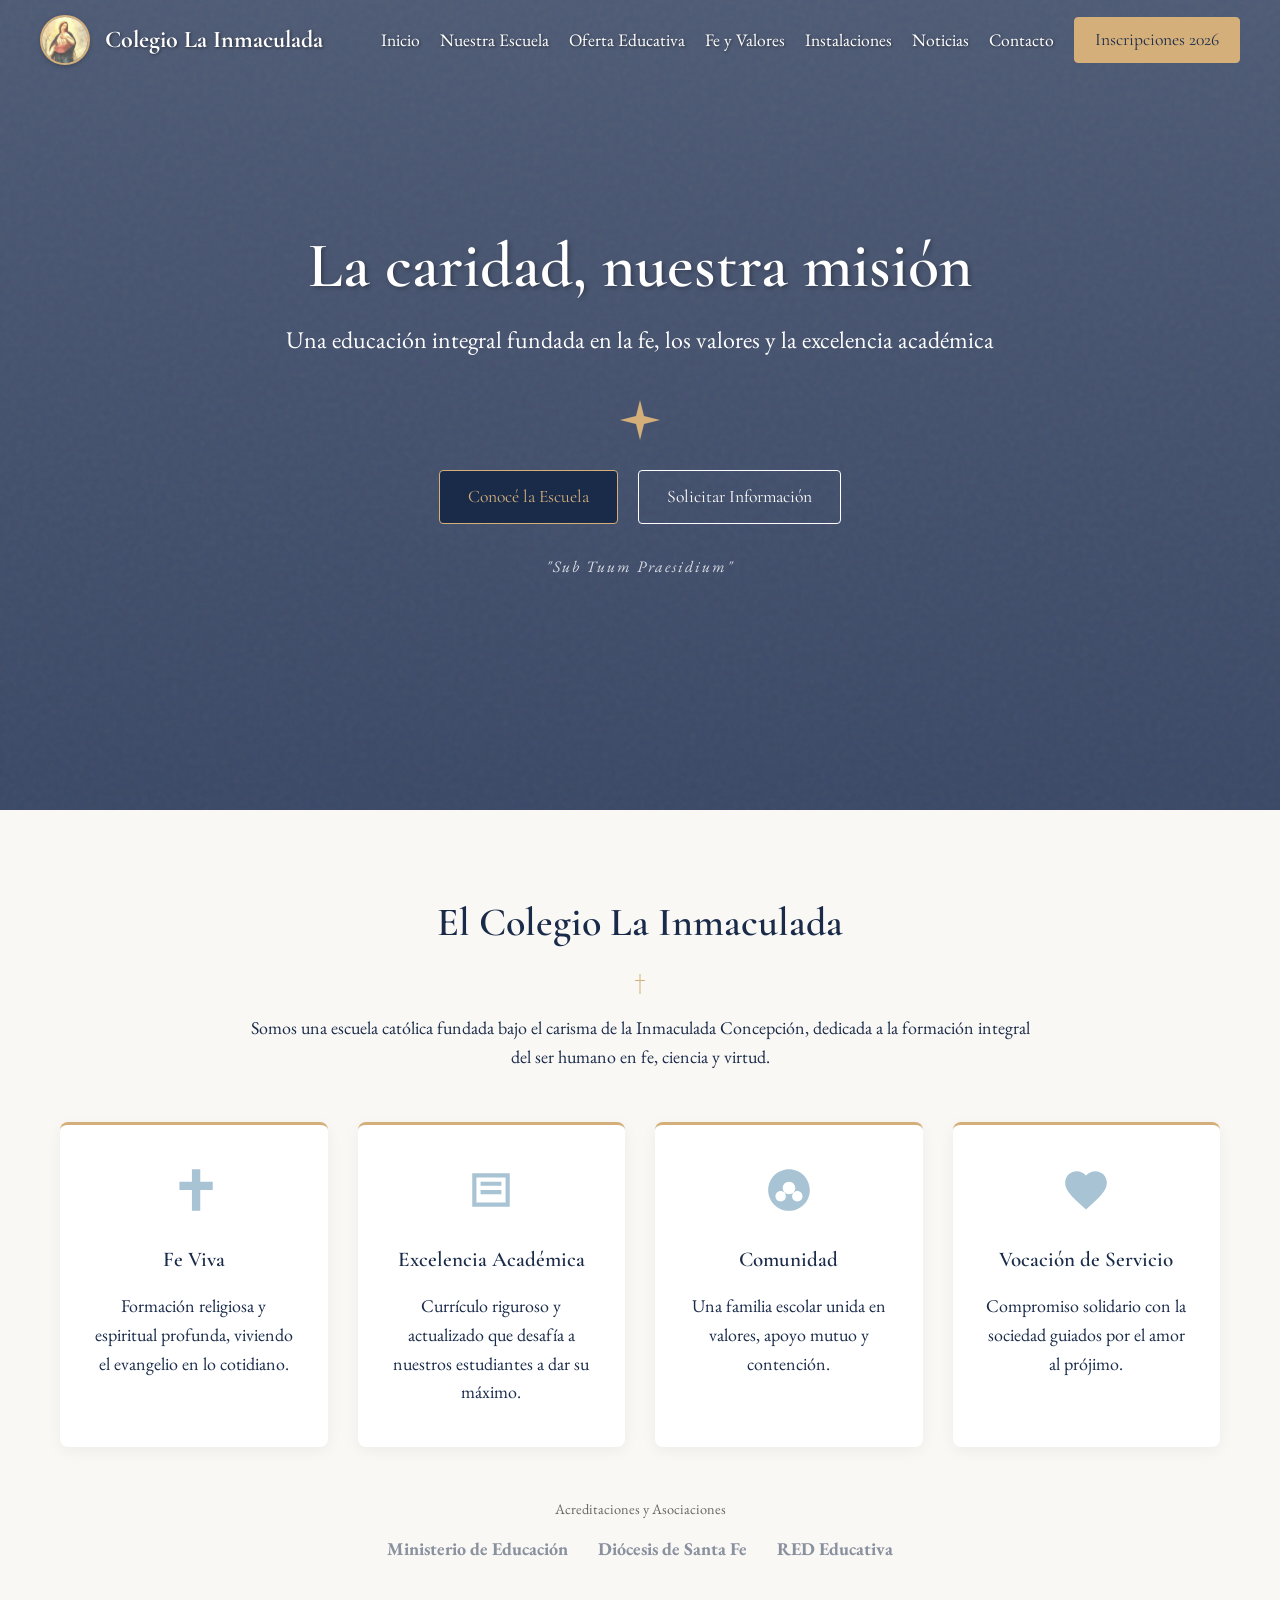
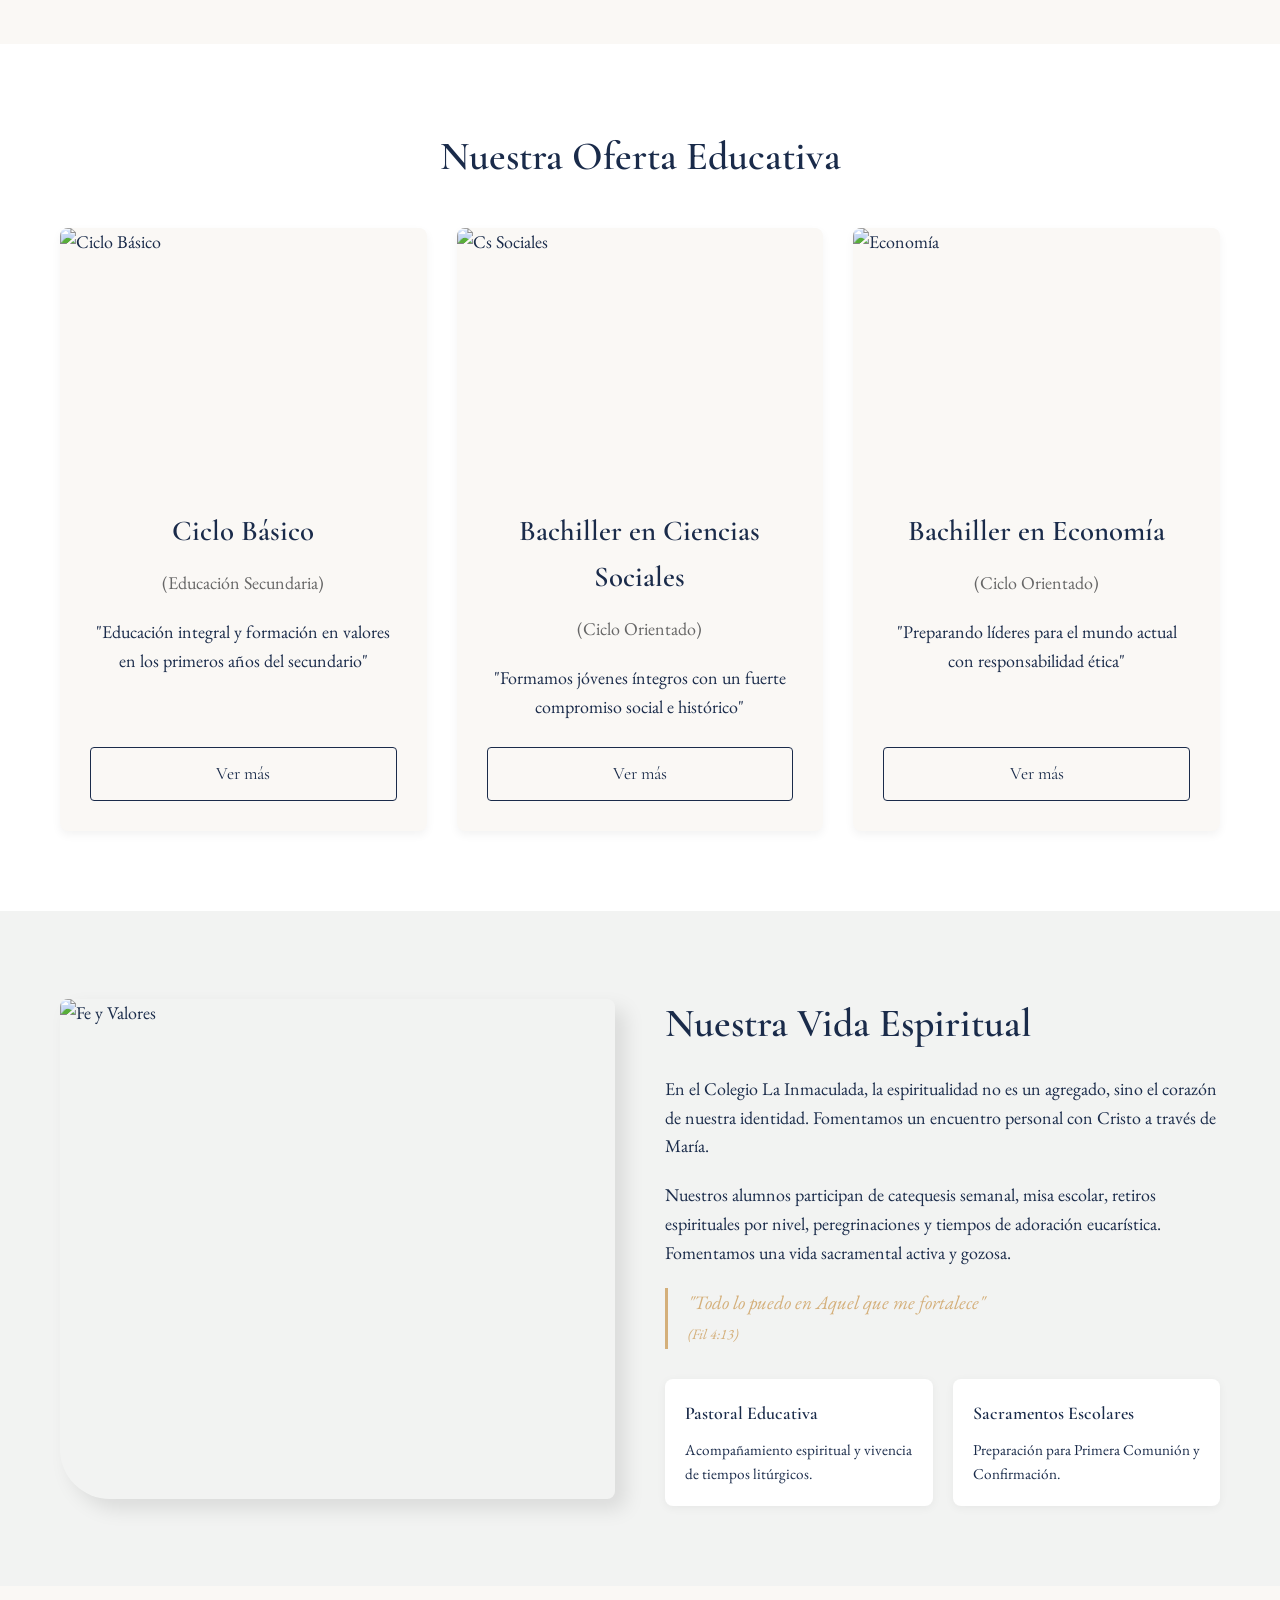
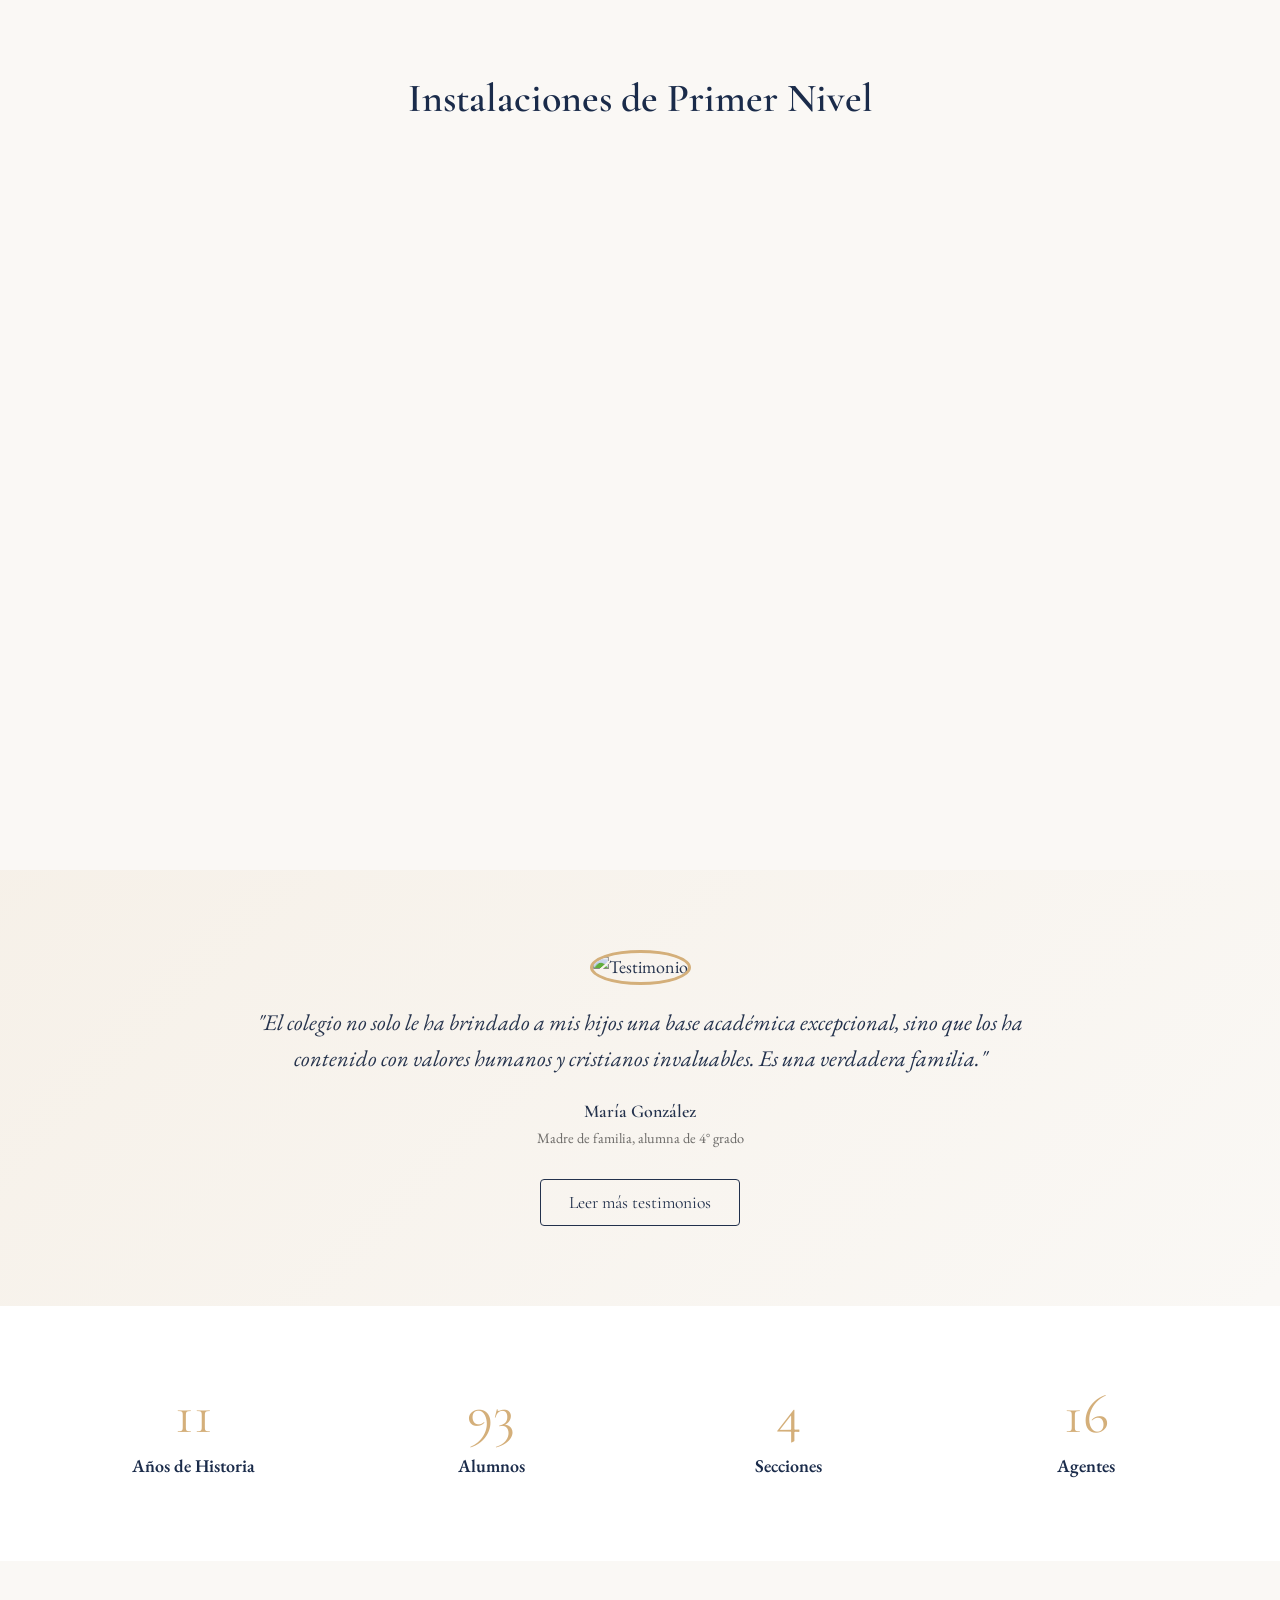
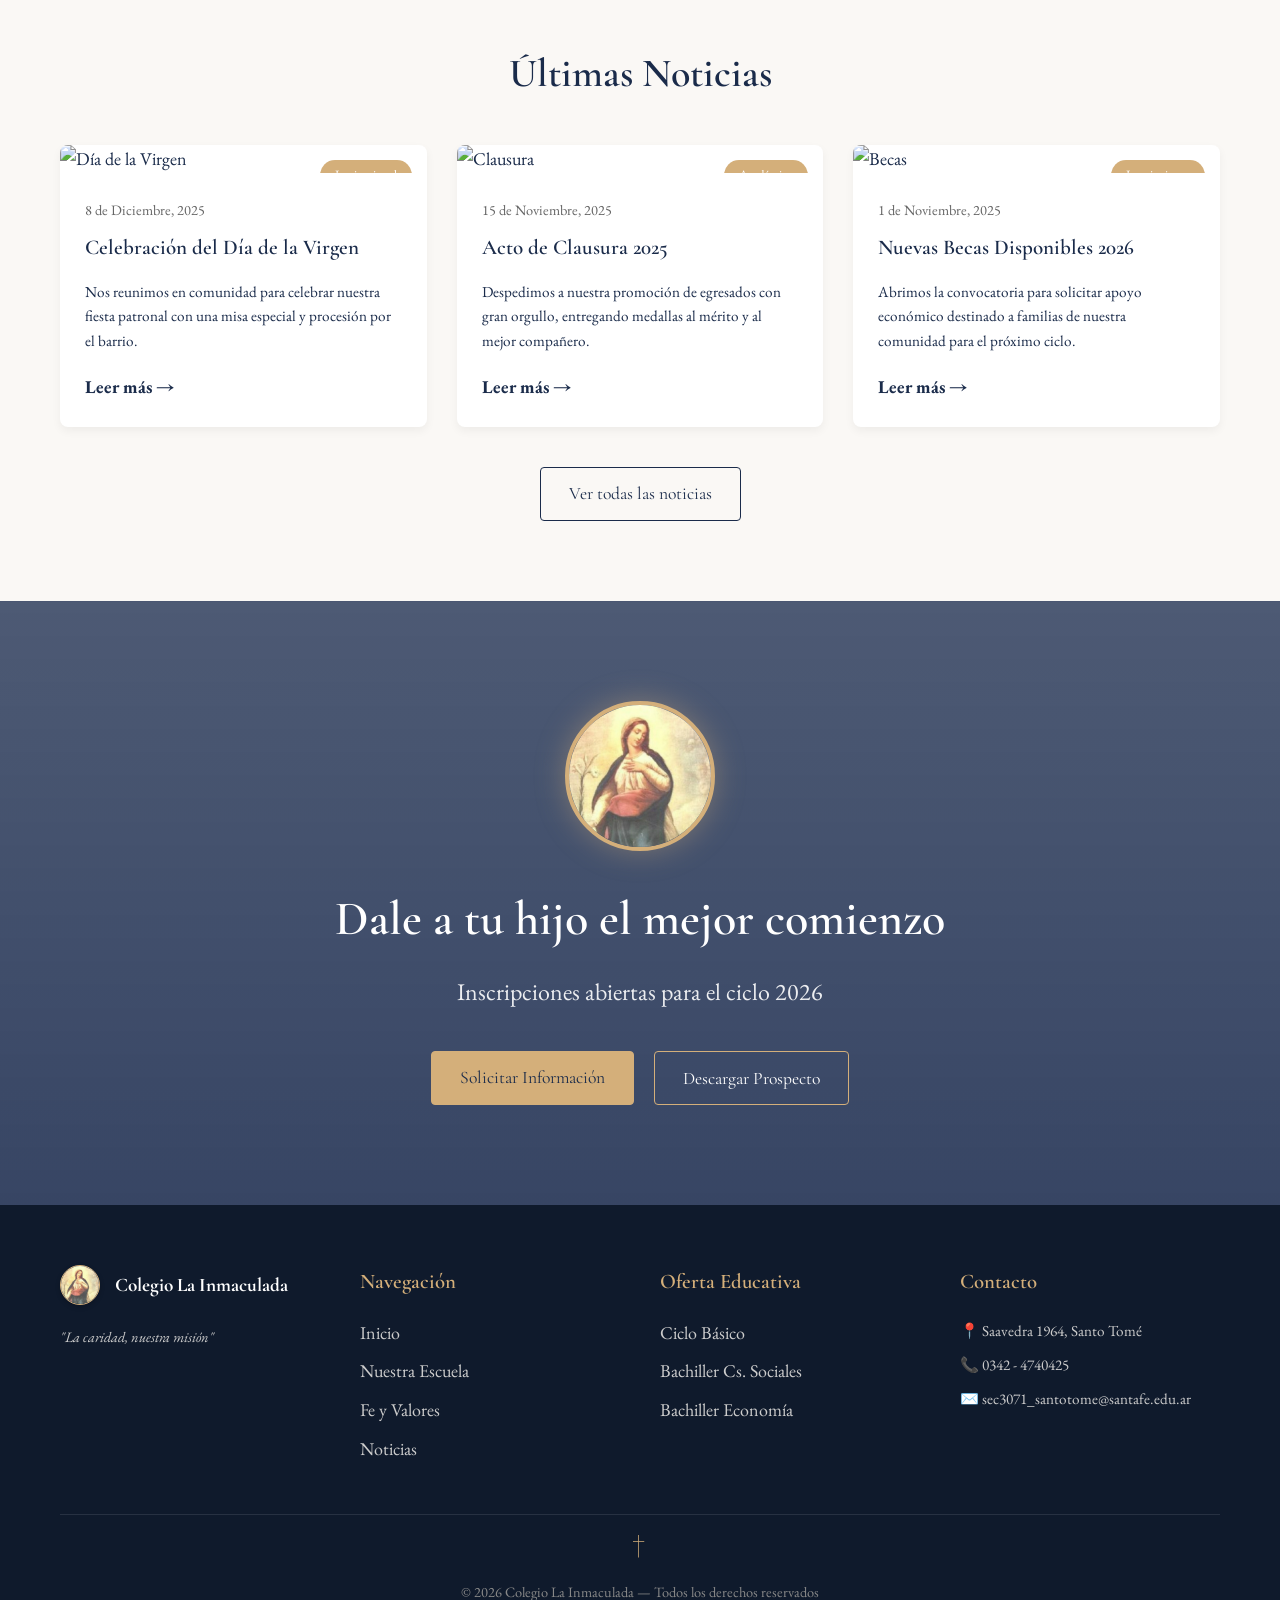
==== index.html @ 8c91fada "Update image source in fe-valores section" ====
<!DOCTYPE html>
<html lang="es">

<head>
    <meta charset="UTF-8">
    <meta name="viewport" content="width=device-width, initial-scale=1.0">
    <title>Colegio La Inmaculada - Inicio</title>
    <meta name="description"
        content="Colegio La Inmaculada - La caridad, nuestra misión. Una educación integral fundada en la fe, los valores y la excelencia académica.">
    <link
        href="https://fonts.googleapis.com/css2?family=Cormorant+Garamond:wght@400;600;700&family=EB+Garamond:ital,wght@0,400;0,600;1,400&display=swap"
        rel="stylesheet">
    <link rel="stylesheet" href="styles.css">
</head>

<body>
    <!-- 1. Barra de Navegación -->
    <nav class="navbar" id="navbar">
        <div class="navbar-container">
            <a href="index.html" class="logo-container">
                <img src="logo.jpg" alt="Logo Inmaculada" class="logo-img">
                <span class="logo-text">Colegio La Inmaculada</span>
            </a>
            <button class="mobile-menu-btn" id="mobile-menu-btn">☰</button>
            <div class="nav-links" id="nav-links">
                <a href="index.html">Inicio</a>
                <a href="nuestra-escuela.html">Nuestra Escuela</a>
                <a href="oferta-educativa.html">Oferta Educativa</a>
                <a href="fe-y-valores.html">Fe y Valores</a>
                <a href="instalaciones.html">Instalaciones</a>
                <a href="noticias.html">Noticias</a>
                <a href="contacto.html">Contacto</a>
                <a href="contacto.html" class="btn btn-primary" style="padding: 8px 20px;">Inscripciones 2026</a>
            </div>
        </div>
    </nav>

    <!-- 2. Hero / Portada -->
    <section class="hero" id="inicio"
        style="background-image: linear-gradient(rgba(34, 50, 84, 0.8), rgba(34, 50, 84, 0.9)), url('https://images.unsplash.com/photo-1640972930340-a685d43562a0?q=80&w=1169&auto=format&fit=crop&ixlib=rb-4.1.0&ixid=M3wxMjA3fDB8MHxwaG90by1wYWdlfHx8fGVufDB8fHx8fA%3D%3D'); background-size: cover; background-position: center;">
        <div class="hero-content fade-in">
            <h1>La caridad, nuestra misión</h1>
            <p>Una educación integral fundada en la fe, los valores y la excelencia académica</p>

            <svg class="ornament-separator" viewBox="0 0 100 100"
                style="width: 40px; height: 40px; fill: var(--color-accent); margin-bottom: 30px;">
                <path d="M50 0 L60 40 L100 50 L60 60 L50 100 L40 60 L0 50 L40 40 Z" />
            </svg>

            <div class="hero-actions">
                <a href="nuestra-escuela.html" class="btn btn-primary">Conocé la Escuela</a>
                <a href="contacto.html" class="btn btn-secondary">Solicitar Información</a>
            </div>
            <div class="motto">"Sub Tuum Praesidium"</div>
        </div>
    </section>

    <!-- 3. Quiénes Somos -->
    <section class="section-padding bg-crema" id="quienes-somos">
        <div class="container">
            <h2 class="text-center" style="font-size: 2.5rem; margin-bottom: 20px;">El Colegio La Inmaculada</h2>

            <svg class="ornament-separator" viewBox="0 0 20 40">
                <rect x="9" y="0" width="2" height="40" fill="var(--color-accent)" />
                <rect x="0" y="12" width="20" height="2" fill="var(--color-accent)" />
            </svg>

            <p class="text-center" style="max-width: 800px; margin: 0 auto 50px;">
                Somos una escuela católica fundada bajo el carisma de la Inmaculada Concepción, dedicada a la formación
                integral del ser humano en fe, ciencia y virtud.
            </p>

            <div class="features-grid">
                <div class="feature-card fade-in">
                    <svg class="feature-icon" viewBox="0 0 24 24">
                        <path d="M11 2v6H5v4h6v10h4V12h6V8h-6V2h-4z" />
                    </svg>
                    <h3 style="margin-bottom: 15px;">Fe Viva</h3>
                    <p>Formación religiosa y espiritual profunda, viviendo el evangelio en lo cotidiano.</p>
                </div>
                <div class="feature-card fade-in" style="transition-delay: 0.1s;">
                    <svg class="feature-icon" viewBox="0 0 24 24">
                        <path d="M21 4H3v16h18V4zm-2 14H5V6h14v12zM7 8h10v2H7zM7 12h10v2H7z" />
                    </svg>
                    <h3 style="margin-bottom: 15px;">Excelencia Académica</h3>
                    <p>Currículo riguroso y actualizado que desafía a nuestros estudiantes a dar su máximo.</p>
                </div>
                <div class="feature-card fade-in" style="transition-delay: 0.2s;">
                    <svg class="feature-icon" viewBox="0 0 24 24">
                        <path
                            d="M12 2C6.48 2 2 6.48 2 12s4.48 10 10 10 10-4.48 10-10S17.52 2 12 2zM8 17.5c-1.38 0-2.5-1.12-2.5-2.5s1.12-2.5 2.5-2.5 2.5 1.12 2.5 2.5-1.12 2.5-2.5 2.5zm8 0c-1.38 0-2.5-1.12-2.5-2.5s1.12-2.5 2.5-2.5 2.5 1.12 2.5 2.5-1.12 2.5-2.5 2.5zm-4-3.5c-1.66 0-3-1.34-3-3s1.34-3 3-3 3 1.34 3 3-1.34 3-3 3z" />
                    </svg>
                    <h3 style="margin-bottom: 15px;">Comunidad</h3>
                    <p>Una familia escolar unida en valores, apoyo mutuo y contención.</p>
                </div>
                <div class="feature-card fade-in" style="transition-delay: 0.3s;">
                    <svg class="feature-icon" viewBox="0 0 24 24">
                        <path
                            d="M12 21.35l-1.45-1.32C5.4 15.36 2 12.28 2 8.5 2 5.42 4.42 3 7.5 3c1.74 0 3.41.81 4.5 2.09C13.09 3.81 14.76 3 16.5 3 19.58 3 22 5.42 22 8.5c0 3.78-3.4 6.86-8.55 11.54L12 21.35z" />
                    </svg>
                    <h3 style="margin-bottom: 15px;">Vocación de Servicio</h3>
                    <p>Compromiso solidario con la sociedad guiados por el amor al prójimo.</p>
                </div>
            </div>

            <div class="text-center" style="margin-top: 50px;">
                <p style="font-size: 0.9rem; color: #666;">Acreditaciones y Asociaciones</p>
                <div style="display: flex; justify-content: center; gap: 30px; margin-top: 15px; opacity: 0.5;">
                    <span style="font-weight: bold;">Ministerio de Educación</span>
                    <span style="font-weight: bold;">Diócesis de Santa Fe</span>
                    <span style="font-weight: bold;">RED Educativa</span>
                </div>
            </div>
        </div>
    </section>

    <!-- 4. Oferta Educativa -->
    <section class="section-padding bg-blanco" id="niveles">
        <div class="container">
            <h2 class="text-center fade-in" style="font-size: 2.5rem; margin-bottom: 20px;">Nuestra Oferta Educativa
            </h2>
            <div class="levels-grid">
                <div class="level-card fade-in">
                    <img src="https://images.unsplash.com/photo-1427504494785-3a9ca7044f45?q=80&w=800&auto=format&fit=crop" alt="Ciclo Básico" class="level-img">
                    <div class="level-content">
                        <h3 style="font-size: 1.8rem; margin-bottom: 15px;">Ciclo Básico</h3>
                        <p style="color: #666; margin-bottom: 20px;">(Educación Secundaria)</p>
                        <p style="margin-bottom: 25px;">"Educación integral y formación en valores en los primeros años
                            del secundario"</p>
                        <a href="oferta-educativa.html" class="btn btn-secondary">Ver más</a>
                    </div>
                </div>
                <div class="level-card fade-in" style="transition-delay: 0.1s;">
                    <img src="https://images.unsplash.com/photo-1524995997946-a1c2e315a42f?q=80&w=800&auto=format&fit=crop" alt="Cs Sociales" class="level-img">
                    <div class="level-content">
                        <h3 style="font-size: 1.8rem; margin-bottom: 15px;">Bachiller en Ciencias Sociales</h3>
                        <p style="color: #666; margin-bottom: 20px;">(Ciclo Orientado)</p>
                        <p style="margin-bottom: 25px;">"Formamos jóvenes íntegros con un fuerte compromiso social e
                            histórico"</p>
                        <a href="oferta-educativa.html" class="btn btn-secondary">Ver más</a>
                    </div>
                </div>
                <div class="level-card fade-in" style="transition-delay: 0.2s;">
                    <img src="https://images.unsplash.com/photo-1434030216411-0b793f4b4173?q=80&w=800&auto=format&fit=crop" alt="Economía" class="level-img">
                    <div class="level-content">
                        <h3 style="font-size: 1.8rem; margin-bottom: 15px;">Bachiller en Economía</h3>
                        <p style="color: #666; margin-bottom: 20px;">(Ciclo Orientado)</p>
                        <p style="margin-bottom: 25px;">"Preparando líderes para el mundo actual con responsabilidad
                            ética"</p>
                        <a href="oferta-educativa.html" class="btn btn-secondary">Ver más</a>
                    </div>
                </div>
            </div>
        </div>
    </section>

    <!-- 5. Fe y Valores -->
    <section class="section-padding bg-azul-claro" id="fe-valores">
        <div class="container faith-section fade-in">
            <img src="https://plus.unsplash.com/premium_photo-1678230042085-826c5e8e140a?q=80&w=687&auto=format&fit=crop&ixlib=rb-4.1.0&ixid=M3wxMjA3fDB8MHxwaG90by1wYWdlfHx8fGVufDB8fHx8fA%3D%3D" alt="Fe y Valores" class="faith-img">
            <div class="faith-content">
                <h2 style="font-size: 2.5rem; margin-bottom: 20px;">Nuestra Vida Espiritual</h2>
                <p style="margin-bottom: 20px;">
                    En el Colegio La Inmaculada, la espiritualidad no es un agregado, sino el corazón de nuestra
                    identidad. Fomentamos un encuentro personal con Cristo a través de María.
                </p>
                <p>
                    Nuestros alumnos participan de catequesis semanal, misa escolar, retiros espirituales por nivel,
                    peregrinaciones y tiempos de adoración eucarística. Fomentamos una vida sacramental activa y gozosa.
                </p>

                <div class="bible-quote">
                    "Todo lo puedo en Aquel que me fortalece" <br><span style="font-size: 0.9rem;">(Fil 4:13)</span>
                </div>

                <div class="sub-cards">
                    <div class="sub-card">
                        <h4 style="color: var(--color-text-main); margin-bottom: 10px;">Pastoral Educativa</h4>
                        <p style="font-size: 0.95rem;">Acompañamiento espiritual y vivencia de tiempos litúrgicos.</p>
                    </div>
                    <div class="sub-card">
                        <h4 style="color: var(--color-text-main); margin-bottom: 10px;">Sacramentos Escolares</h4>
                        <p style="font-size: 0.95rem;">Preparación para Primera Comunión y Confirmación.</p>
                    </div>
                </div>
            </div>
        </div>
    </section>

    <!-- 6. Instalaciones -->
    <section class="section-padding bg-crema" id="instalaciones">
        <div class="container">
            <h2 class="text-center fade-in" style="font-size: 2.5rem; margin-bottom: 40px;">Instalaciones de Primer
                Nivel</h2>
            <div class="gallery-grid">
                <div class="gallery-item fade-in"
                    style="background-image: url('https://images.unsplash.com/photo-1759940001247-60995ccd9f72?q=80&w=800&auto=format&fit=crop'); background-size: cover; background-position: center;">
                    <div class="gallery-overlay">
                        <h4>Capilla / Oratorio</h4>
                    </div>
                </div>
                <div class="gallery-item fade-in"
                    style="transition-delay: 0.1s; background-image: url('https://images.unsplash.com/photo-1580582932707-520aed937b7b?q=80&w=800&auto=format&fit=crop'); background-size: cover; background-position: center;">
                    <div class="gallery-overlay">
                        <h4>Aulas Modernas</h4>
                    </div>
                </div>
                <div class="gallery-item fade-in"
                    style="transition-delay: 0.2s; background-image: url('https://images.unsplash.com/photo-1507842217343-583bb7270b66?q=80&w=800&auto=format&fit=crop'); background-size: cover; background-position: center;">
                    <div class="gallery-overlay">
                        <h4>Biblioteca</h4>
                    </div>
                </div>
                <div class="gallery-item fade-in"
                    style="transition-delay: 0.3s; background-image: url('https://images.unsplash.com/photo-1532094349884-543bc11b234d?q=80&w=800&auto=format&fit=crop'); background-size: cover; background-position: center;">
                    <div class="gallery-overlay">
                        <h4>Laboratorio de Ciencias</h4>
                    </div>
                </div>
                <div class="gallery-item fade-in"
                    style="transition-delay: 0.4s; background-image: url('https://images.unsplash.com/photo-1509062522246-3755977927d7?q=80&w=800&auto=format&fit=crop'); background-size: cover; background-position: center;">
                    <div class="gallery-overlay">
                        <h4>Patio y Recreación</h4>
                    </div>
                </div>
                <div class="gallery-item fade-in"
                    style="transition-delay: 0.5s; background-image: url('https://images.unsplash.com/photo-1540575467063-178a50c2df87?q=80&w=800&auto=format&fit=crop'); background-size: cover; background-position: center;">
                    <div class="gallery-overlay">
                        <h4>Salón de Actos</h4>
                    </div>
                </div>
            </div>
        </div>
    </section>

    <!-- 7. Testimonio -->
    <section class="section-padding testimonial-bg fade-in" id="testimonios">
        <div class="container">
            <div class="testimonial-content">
                <img src="https://images.unsplash.com/photo-1580489944761-15a19d654956?q=80&w=200&auto=format&fit=crop" alt="Testimonio" class="testimonial-img">
                <p class="quote">
                    "El colegio no solo le ha brindado a mis hijos una base académica excepcional, sino que los ha
                    contenido con valores humanos y cristianos invaluables. Es una verdadera familia."
                </p>
                <h4 style="color: var(--color-text-main);">María González</h4>
                <p style="color: #666; font-size: 0.9rem; margin-bottom: 30px;">Madre de familia, alumna de 4° grado</p>
                <button class="btn btn-secondary">Leer más testimonios</button>
            </div>
        </div>
    </section>

    <!-- 8. Estadísticas -->
    <section class="section-padding bg-blanco" id="estadisticas">
        <div class="container">
            <div class="stats-grid" id="stats-section">
                <div class="stat-item fade-in">
                    <div class="stat-number" data-target="34">0</div>
                    <div style="font-weight: 600;">Años de Historia</div>
                </div>
                <div class="stat-item fade-in" style="transition-delay: 0.1s;">
                    <div class="stat-number" data-target="305">0</div>
                    <div style="font-weight: 600;">Alumnos</div>
                </div>
                <div class="stat-item fade-in" style="transition-delay: 0.2s;">
                    <div class="stat-number" data-target="12">0</div>
                    <div style="font-weight: 600;">Secciones</div>
                </div>
                <div class="stat-item fade-in" style="transition-delay: 0.3s;">
                    <div class="stat-number" data-target="51">0</div>
                    <div style="font-weight: 600;">Agentes</div>
                </div>
            </div>
        </div>
    </section>

    <!-- 9. Noticias -->
    <section class="section-padding bg-crema" id="noticias">
        <div class="container">
            <h2 class="text-center fade-in" style="font-size: 2.5rem; margin-bottom: 40px;">Últimas Noticias</h2>
            <div class="news-grid">
                <div class="news-card fade-in">
                    <div class="news-img-container">
                        <img src="https://images.unsplash.com/photo-1481391319762-47dff72954d9?q=80&w=800&auto=format&fit=crop" alt="Día de la Virgen" class="news-img">
                        <span class="news-badge">Institucional</span>
                    </div>
                    <div class="news-content">
                        <span class="news-date">8 de Diciembre, 2025</span>
                        <h3 style="margin-bottom: 15px;">Celebración del Día de la Virgen</h3>
                        <p style="margin-bottom: 20px; font-size: 0.95rem;">Nos reunimos en comunidad para celebrar
                            nuestra fiesta patronal con una misa especial y procesión por el barrio.</p>
                        <a href="noticias.html"
                            style="color: var(--color-text-main); font-weight: bold; text-decoration: none;">Leer más
                            →</a>
                    </div>
                </div>
                <div class="news-card fade-in" style="transition-delay: 0.1s;">
                    <div class="news-img-container">
                        <img src="https://images.unsplash.com/photo-1627556704302-624286467c65?q=80&w=800&auto=format&fit=crop" alt="Clausura" class="news-img">
                        <span class="news-badge">Académico</span>
                    </div>
                    <div class="news-content">
                        <span class="news-date">15 de Noviembre, 2025</span>
                        <h3 style="margin-bottom: 15px;">Acto de Clausura 2025</h3>
                        <p style="margin-bottom: 20px; font-size: 0.95rem;">Despedimos a nuestra promoción de egresados
                            con gran orgullo, entregando medallas al mérito y al mejor compañero.</p>
                        <a href="noticias.html"
                            style="color: var(--color-text-main); font-weight: bold; text-decoration: none;">Leer más
                            →</a>
                    </div>
                </div>
                <div class="news-card fade-in" style="transition-delay: 0.2s;">
                    <div class="news-img-container">
                        <img src="https://images.unsplash.com/photo-1454165804606-c3d57bc86b40?q=80&w=800&auto=format&fit=crop" alt="Becas" class="news-img">
                        <span class="news-badge">Inscripciones</span>
                    </div>
                    <div class="news-content">
                        <span class="news-date">1 de Noviembre, 2025</span>
                        <h3 style="margin-bottom: 15px;">Nuevas Becas Disponibles 2026</h3>
                        <p style="margin-bottom: 20px; font-size: 0.95rem;">Abrimos la convocatoria para solicitar apoyo
                            económico destinado a familias de nuestra comunidad para el próximo ciclo.</p>
                        <a href="noticias.html"
                            style="color: var(--color-text-main); font-weight: bold; text-decoration: none;">Leer más
                            →</a>
                    </div>
                </div>
            </div>
            <div class="text-center" style="margin-top: 40px;">
                <a href="noticias.html" class="btn btn-secondary">Ver todas las noticias</a>
            </div>
        </div>
    </section>

    <!-- 10. CTA Final -->
    <section class="cta-section fade-in" id="contacto"
        style="background-image: linear-gradient(rgba(34, 50, 84, 0.8), rgba(34, 50, 84, 0.9)), url('https://images.unsplash.com/photo-1523050854058-8df90110c9f1?q=80&w=1920&auto=format&fit=crop'); background-size: cover; background-position: center;">
        <div class="container">
            <img src="logo.jpg" alt="Logo Inmaculada" class="big-logo">
            <h2 style="font-size: 3rem; color: white; margin-bottom: 15px;">Dale a tu hijo el mejor comienzo</h2>
            <p style="font-size: 1.5rem; margin-bottom: 40px; color: rgba(255,255,255,0.9);">Inscripciones abiertas para
                el ciclo 2026</p>
            <div style="display: flex; gap: 20px; justify-content: center; flex-wrap: wrap;">
                <a href="contacto.html" class="btn btn-primary"
                    style="background-color: var(--color-accent); border-color: var(--color-accent); color: var(--color-text-main);">Solicitar
                    Información</a>
                <button class="btn btn-secondary">Descargar Prospecto</button>
            </div>
        </div>
    </section>

    <!-- 11. Footer -->
    <footer class="footer">
        <div class="container">
            <div class="footer-grid">
                <div>
                    <div class="logo-container" style="margin-bottom: 20px;">
                        <img src="logo.jpg" alt="Logo Inmaculada" class="logo-img"
                            style="width: 40px; height: 40px; border-width: 1px;">
                        <span class="logo-text" style="color: white; font-size: 1.2rem;">Colegio La Inmaculada</span>
                    </div>
                    <p style="color: #ccc; font-style: italic; font-size: 0.9rem;">"La caridad, nuestra misión"</p>
                </div>
                <div>
                    <h4>Navegación</h4>
                    <ul>
                        <li><a href="index.html">Inicio</a></li>
                        <li><a href="nuestra-escuela.html">Nuestra Escuela</a></li>
                        <li><a href="fe-y-valores.html">Fe y Valores</a></li>
                        <li><a href="noticias.html">Noticias</a></li>
                    </ul>
                </div>
                <div>
                    <h4>Oferta Educativa</h4>
                    <ul>
                        <li><a href="oferta-educativa.html">Ciclo Básico</a></li>
                        <li><a href="oferta-educativa.html">Bachiller Cs. Sociales</a></li>
                        <li><a href="oferta-educativa.html">Bachiller Economía</a></li>
                    </ul>
                </div>
                <div>
                    <h4>Contacto</h4>
                    <ul style="color: #ccc; font-size: 0.95rem;">
                        <li style="margin-bottom: 10px;">📍 Saavedra 1964, Santo Tomé</li>
                        <li style="margin-bottom: 10px;">📞 0342 - 4740425</li>
                        <li style="margin-bottom: 10px;">✉️ sec3071_santotome@santafe.edu.ar</li>
                    </ul>
                </div>
            </div>
            <div class="footer-bottom">
                <svg viewBox="0 0 20 40" style="width: 15px; height: 30px; margin: 0 auto 15px; display: block;">
                    <rect x="7" y="0" width="1" height="30" fill="var(--color-accent)" />
                    <rect x="0" y="8" width="15" height="1" fill="var(--color-accent)" />
                </svg>
                © 2026 Colegio La Inmaculada — Todos los derechos reservados
            </div>
        </div>
    </footer>

    <!-- Botón volver arriba -->
    <a href="index.html" class="scroll-top" id="scrollTopBtn">↑</a>

    <script src="scripts.js" defer></script>
</body>

</html>
---- styles.css ----
:root {
    --color-bg-primary: #FAF8F5;
    --color-bg-alt: #F5E6E8;
    --color-primary: #A8C4D4;
    --color-accent: #D4AF7A;
    --color-text-main: #1A2B4A;
    --color-text-light: #ffffff;
    --font-display: 'Cormorant Garamond', serif;
    --font-body: 'EB Garamond', serif;
}

* {
    margin: 0;
    padding: 0;
    box-sizing: border-box;
    scroll-behavior: smooth;
}

body {
    font-family: var(--font-body);
    color: var(--color-text-main);
    background-color: var(--color-bg-primary);
    line-height: 1.6;
    font-size: 18px;
}

h1, h2, h3, h4, .display-font {
    font-family: var(--font-display);
    color: var(--color-text-main);
    font-weight: 600;
}

/* Utilidades */
.container {
    max-width: 1200px;
    margin: 0 auto;
    padding: 0 20px;
}

.text-center { text-align: center; }

.section-padding { padding: 80px 0; }

.bg-crema { background-color: var(--color-bg-primary); }
.bg-rosa { background-color: var(--color-bg-alt); }
.bg-azul-claro { background-color: rgba(168, 196, 212, 0.1); }
.bg-blanco { background-color: #ffffff; }

.btn {
    display: inline-block;
    padding: 12px 28px;
    text-decoration: none;
    font-family: var(--font-display);
    font-size: 1.1rem;
    transition: all 0.3s ease;
    border-radius: 4px;
    cursor: pointer;
    border: 1px solid transparent;
}

.btn-primary {
    background-color: var(--color-text-main);
    color: var(--color-accent);
    border-color: var(--color-accent);
}

.btn-primary:hover {
    background-color: var(--color-accent);
    color: var(--color-text-main);
}

.btn-secondary {
    background-color: transparent;
    color: var(--color-text-main);
    border: 1px solid var(--color-text-main);
}

.btn-secondary:hover {
    background-color: var(--color-text-main);
    color: var(--color-bg-primary);
}

/* SVG Ornaments */
.ornament-separator {
    width: 50px;
    height: 20px;
    margin: 20px auto;
    display: block;
}

/* 1. Navbar */
.navbar {
    position: fixed;
    top: 0;
    width: 100%;
    z-index: 1000;
    padding: 15px 0;
    transition: all 0.3s ease;
    background: transparent;
}

.navbar.scrolled {
    background-color: var(--color-bg-primary);
    box-shadow: 0 2px 10px rgba(0,0,0,0.1);
    padding: 10px 0;
}

/* Gallery grid & overlay */
.gallery-grid {
    display: grid;
    grid-template-columns: repeat(3, 1fr);
    gap: 15px;
}

.gallery-item {
    position: relative;
    height: 250px;
    border-radius: 8px;
    overflow: hidden;
    cursor: pointer;
    background-size: cover;
    background-position: center;
}

.gallery-overlay {
    position: absolute;
    inset: 0;
    background: linear-gradient(to top, rgba(26,43,74,0.90) 0%, rgba(26,43,74,0.35) 55%, transparent 100%);
    display: flex;
    align-items: flex-end;
    justify-content: center;
    padding-bottom: 20px;
    opacity: 0;
    transition: opacity 0.35s ease;
}

.gallery-item:hover .gallery-overlay {
    opacity: 1;
}

.gallery-overlay h4 {
    color: #ffffff;
    font-family: var(--font-display);
    font-size: 1.3rem;
    font-weight: 700;
    text-shadow: 0 2px 8px rgba(0,0,0,0.9);
    letter-spacing: 0.5px;
}

.navbar-container {
    display: flex;
    justify-content: space-between;
    align-items: center;
    max-width: 1400px;
    width: 100%;
    margin: 0 auto;
    padding: 0 40px;
}

.logo-container {
    display: flex;
    align-items: center;
    text-decoration: none;
    gap: 15px;
}

.logo-img {
    width: 50px;
    height: 50px;
    border-radius: 50%;
    object-fit: cover;
    aspect-ratio: 1/1;
    border: 2px solid var(--color-accent);
    box-shadow: 0 2px 5px rgba(0,0,0,0.2);
}

.logo-text {
    font-family: var(--font-display);
    font-size: 1.5rem;
    color: var(--color-text-main);
    font-weight: 700;
}

.navbar.scrolled .logo-text {
    color: var(--color-text-main);
}

/* Add class for white text when not scrolled */
.navbar:not(.scrolled) .logo-text,
.navbar:not(.scrolled) .nav-links a {
    color: #fff;
    text-shadow: 1px 1px 3px rgba(0,0,0,0.5);
}

.nav-links {
    display: flex;
    gap: 20px;
    align-items: center;
}

.nav-links a {
    text-decoration: none;
    color: var(--color-text-main);
    font-size: 1.1rem;
    transition: color 0.3s;
}

.nav-links a:hover {
    color: var(--color-accent);
}

.nav-links a.btn {
    color: var(--color-accent);
}

.navbar:not(.scrolled) .nav-links a.btn {
    color: var(--color-text-main);
    background-color: var(--color-accent);
    border-color: var(--color-accent);
    text-shadow: none;
}

.navbar:not(.scrolled) .nav-links a.btn:hover {
    color: white;
    background-color: transparent;
    border-color: white;
}

.navbar.scrolled .nav-links a.btn:hover {
    background-color: var(--color-accent) !important;
    color: var(--color-text-main) !important;
}

.mobile-menu-btn {
    display: none;
    background: none;
    border: none;
    font-size: 1.5rem;
    color: var(--color-text-main);
    cursor: pointer;
}

/* 2. Hero Section */
.hero {
    height: 90vh;
    background: linear-gradient(rgba(26, 43, 74, 0.6), rgba(26, 43, 74, 0.6)), url('https://images.unsplash.com/photo-1541339907198-e08756dedf3f?q=80&w=1920&auto=format&fit=crop');
    background-size: cover;
    background-position: center;
    background-attachment: fixed;
    display: flex;
    align-items: center;
    text-align: center;
    color: white;
    position: relative;
}

/* Subtle noise texture overlay */
.hero::after {
    content: '';
    position: absolute;
    top: 0; left: 0; right: 0; bottom: 0;
    background-image: url('data:image/svg+xml;utf8,<svg viewBox="0 0 200 200" xmlns="http://www.w3.org/2000/svg"><filter id="noiseFilter"><feTurbulence type="fractalNoise" baseFrequency="0.65" numOctaves="3" stitchTiles="stitch"/></filter><rect width="100%" height="100%" filter="url(%23noiseFilter)" opacity="0.05"/></svg>');
    pointer-events: none;
}

.hero-content {
    max-width: 800px;
    margin: 0 auto;
    position: relative;
    z-index: 1;
    padding: 0 20px;
}

.hero h1 {
    font-size: 4rem;
    color: white;
    margin-bottom: 20px;
    line-height: 1.1;
    text-shadow: 2px 2px 4px rgba(0,0,0,0.3);
}

.hero p {
    font-size: 1.5rem;
    margin-bottom: 40px;
}

.hero-actions {
    display: flex;
    gap: 20px;
    justify-content: center;
    margin-bottom: 30px;
}

.hero .btn-secondary {
    border-color: white;
    color: white;
}

.hero .btn-secondary:hover {
    background-color: white;
    color: var(--color-text-main);
}

.motto {
    font-size: 1rem;
    font-style: italic;
    opacity: 0.8;
    letter-spacing: 2px;
}

/* 3. Quiénes Somos */
.features-grid {
    display: grid;
    grid-template-columns: repeat(auto-fit, minmax(250px, 1fr));
    gap: 30px;
    margin-top: 50px;
}

.feature-card {
    background: white;
    padding: 40px 30px;
    text-align: center;
    border-radius: 8px;
    box-shadow: 0 4px 15px rgba(0,0,0,0.05);
    transition: transform 0.3s;
    border-top: 3px solid var(--color-accent);
}

.feature-card:hover {
    transform: translateY(-10px);
}

.feature-icon {
    width: 50px;
    height: 50px;
    margin: 0 auto 20px;
    fill: var(--color-primary);
}

/* 4. Niveles Educativos */
.levels-grid {
    display: grid;
    grid-template-columns: repeat(auto-fit, minmax(300px, 1fr));
    gap: 30px;
    margin-top: 40px;
}

.level-card {
    background: var(--color-bg-primary);
    border-radius: 8px;
    overflow: hidden;
    box-shadow: 0 4px 10px rgba(0,0,0,0.05);
    display: flex;
    flex-direction: column;
    height: 100%;
}

.level-img {
    width: 100%;
    height: 250px;
    object-fit: cover;
    transition: transform 0.5s ease;
}

.level-card:hover .level-img {
    transform: scale(1.05);
}

.level-content {
    padding: 30px;
    text-align: center;
    display: flex;
    flex-direction: column;
    flex-grow: 1;
}

.level-content .btn {
    margin-top: auto;
}

/* 5. Fe y Valores */
.faith-section {
    display: flex;
    align-items: center;
    gap: 50px;
}

.faith-img {
    flex: 1;
    height: 500px;
    object-fit: cover;
    border-radius: 8px 8px 8px 50px;
    box-shadow: 10px 10px 20px rgba(0,0,0,0.1);
}

.faith-content {
    flex: 1;
}

.bible-quote {
    font-size: 1.2rem;
    font-style: italic;
    color: var(--color-accent);
    margin: 20px 0;
    padding-left: 20px;
    border-left: 3px solid var(--color-accent);
}

.sub-cards {
    display: flex;
    gap: 20px;
    margin-top: 30px;
}

.sub-card {
    background: white;
    padding: 20px;
    border-radius: 8px;
    flex: 1;
    box-shadow: 0 2px 10px rgba(0,0,0,0.05);
}

/* 6. Instalaciones */
.gallery-grid {
    display: grid;
    grid-template-columns: repeat(auto-fit, minmax(300px, 1fr));
    gap: 20px;
    margin-top: 40px;
}

.gallery-item {
    position: relative;
    height: 300px;
    border-radius: 8px;
    overflow: hidden;
    background-size: cover;
    background-position: center;
    cursor: pointer;
}

.gallery-overlay {
    position: absolute;
    top: 0; left: 0; right: 0; bottom: 0;
    background: rgba(26, 43, 74, 0.8);
    color: white;
    display: flex;
    align-items: center;
    justify-content: center;
    opacity: 0;
    transition: opacity 0.3s ease;
}

.gallery-item:hover .gallery-overlay {
    opacity: 1;
}

/* 7. Testimonio */
.testimonial-bg {
    background-color: var(--color-bg-primary);
    position: relative;
}

.testimonial-bg::before {
    content: '';
    position: absolute;
    top: 0; left: 0; right: 0; bottom: 0;
    background: linear-gradient(135deg, rgba(212, 175, 122, 0.1), transparent);
    pointer-events: none;
}

.testimonial-content {
    max-width: 800px;
    margin: 0 auto;
    text-align: center;
}

.testimonial-img {
    width: 100px;
    height: 100px;
    border-radius: 50%;
    object-fit: cover;
    margin: 0 auto 20px;
    border: 3px solid var(--color-accent);
}

.quote {
    font-size: 1.4rem;
    font-style: italic;
    margin-bottom: 20px;
}

/* 8. Estadísticas */
.stats-grid {
    display: grid;
    grid-template-columns: repeat(4, 1fr);
    gap: 30px;
    text-align: center;
}

.stat-number {
    font-size: 3.5rem;
    font-family: var(--font-display);
    color: var(--color-accent);
    line-height: 1;
    margin-bottom: 10px;
}

/* 9. Noticias */
.news-grid {
    display: grid;
    grid-template-columns: repeat(auto-fit, minmax(300px, 1fr));
    gap: 30px;
    margin-top: 40px;
}

.news-card {
    background: white;
    border-radius: 8px;
    overflow: hidden;
    box-shadow: 0 4px 10px rgba(0,0,0,0.05);
    transition: transform 0.3s ease;
}

.news-card:hover {
    transform: translateY(-5px);
}

.news-img {
    height: 200px;
    width: 100%;
    object-fit: cover;
}

.news-img-container {
    position: relative;
    overflow: hidden;
}

.news-badge {
    position: absolute;
    top: 15px;
    right: 15px;
    background: var(--color-accent);
    color: white;
    padding: 5px 15px;
    border-radius: 20px;
    font-size: 0.8rem;
    z-index: 10;
}

.news-content {
    padding: 25px;
}

.news-date {
    font-size: 0.9rem;
    color: #666;
    margin-bottom: 10px;
    display: block;
}

/* 10. CTA Final */
.cta-section {
    background: linear-gradient(rgba(26, 43, 74, 0.8), rgba(26, 43, 74, 0.8)), url('https://picsum.photos/1920/1080?random=20');
    background-size: cover;
    background-position: center;
    color: white;
    text-align: center;
    padding: 100px 0;
    position: relative;
}

.cta-section .btn-secondary {
    border-color: var(--color-accent);
    color: white;
}

.cta-section .btn-secondary:hover {
    background-color: var(--color-accent);
    color: var(--color-text-main);
}

.big-logo {
    width: 150px;
    height: 150px;
    margin: 0 auto 30px;
    border-radius: 50%;
    object-fit: cover;
    aspect-ratio: 1/1;
    background: var(--color-bg-primary);
    border: 4px solid var(--color-accent);
    display: block;
    box-shadow: 0 0 30px rgba(212, 175, 122, 0.4);
}

/* 11. Footer */
.footer {
    background-color: #0F1A2C;
    color: white;
    padding: 60px 0 20px;
}

.footer-grid {
    display: grid;
    grid-template-columns: repeat(auto-fit, minmax(200px, 1fr));
    gap: 40px;
    margin-bottom: 40px;
}

.footer h4 {
    color: var(--color-accent);
    margin-bottom: 20px;
    font-size: 1.3rem;
}

.footer ul {
    list-style: none;
}

.footer ul li {
    margin-bottom: 10px;
}

.footer a {
    color: #ccc;
    text-decoration: none;
    transition: color 0.3s;
}

.footer a:hover {
    color: var(--color-accent);
}

.footer-bottom {
    text-align: center;
    padding-top: 20px;
    border-top: 1px solid rgba(255,255,255,0.1);
    font-size: 0.9rem;
    color: #888;
}

/* Form Styles */
.form-group {
    margin-bottom: 20px;
    text-align: left;
}

.form-group label {
    display: block;
    margin-bottom: 5px;
    font-weight: 600;
}

.form-control {
    width: 100%;
    padding: 12px;
    border: 1px solid #ddd;
    border-radius: 4px;
    font-family: var(--font-body);
    font-size: 1rem;
}

.form-control:focus {
    outline: none;
    border-color: var(--color-accent);
}

/* Scroll Top Button */
.scroll-top {
    position: fixed;
    bottom: 30px;
    right: 30px;
    background: var(--color-text-main);
    color: var(--color-accent);
    width: 50px;
    height: 50px;
    border-radius: 50%;
    border: 1px solid var(--color-accent);
    display: flex;
    align-items: center;
    justify-content: center;
    text-decoration: none;
    opacity: 0;
    visibility: hidden;
    transition: all 0.3s ease;
    z-index: 999;
}

.scroll-top.visible {
    opacity: 1;
    visibility: visible;
}

/* Animations */
.fade-in {
    opacity: 0;
    transform: translateY(30px);
    transition: opacity 0.8s ease, transform 0.8s ease;
}

.fade-in.appear {
    opacity: 1;
    transform: translateY(0);
}

/* Responsive */
@media (max-width: 768px) {
    .navbar-container {
        padding: 0 20px;
    }

    .nav-links {
        display: none;
        position: absolute;
        top: 100%;
        left: 0;
        width: 100%;
        background: var(--color-bg-primary);
        flex-direction: column;
        padding: 20px;
        box-shadow: 0 4px 6px rgba(0,0,0,0.1);
    }
    
    .navbar:not(.scrolled) .nav-links a {
        color: var(--color-text-main);
        text-shadow: none;
    }

    .nav-links.active {
        display: flex;
    }

    .mobile-menu-btn {
        display: block;
        color: white; /* Default white on top */
    }
    .navbar.scrolled .mobile-menu-btn {
        color: var(--color-text-main);
    }

    .hero h1 { font-size: 2.5rem; }
    .hero-actions { flex-direction: column; }
    
    .faith-section { flex-direction: column; }
    .stats-grid { grid-template-columns: repeat(2, 1fr); }
    
    .sub-cards { flex-direction: column; }
}
@media (max-width: 480px) {
    .stats-grid { grid-template-columns: 1fr; }
}
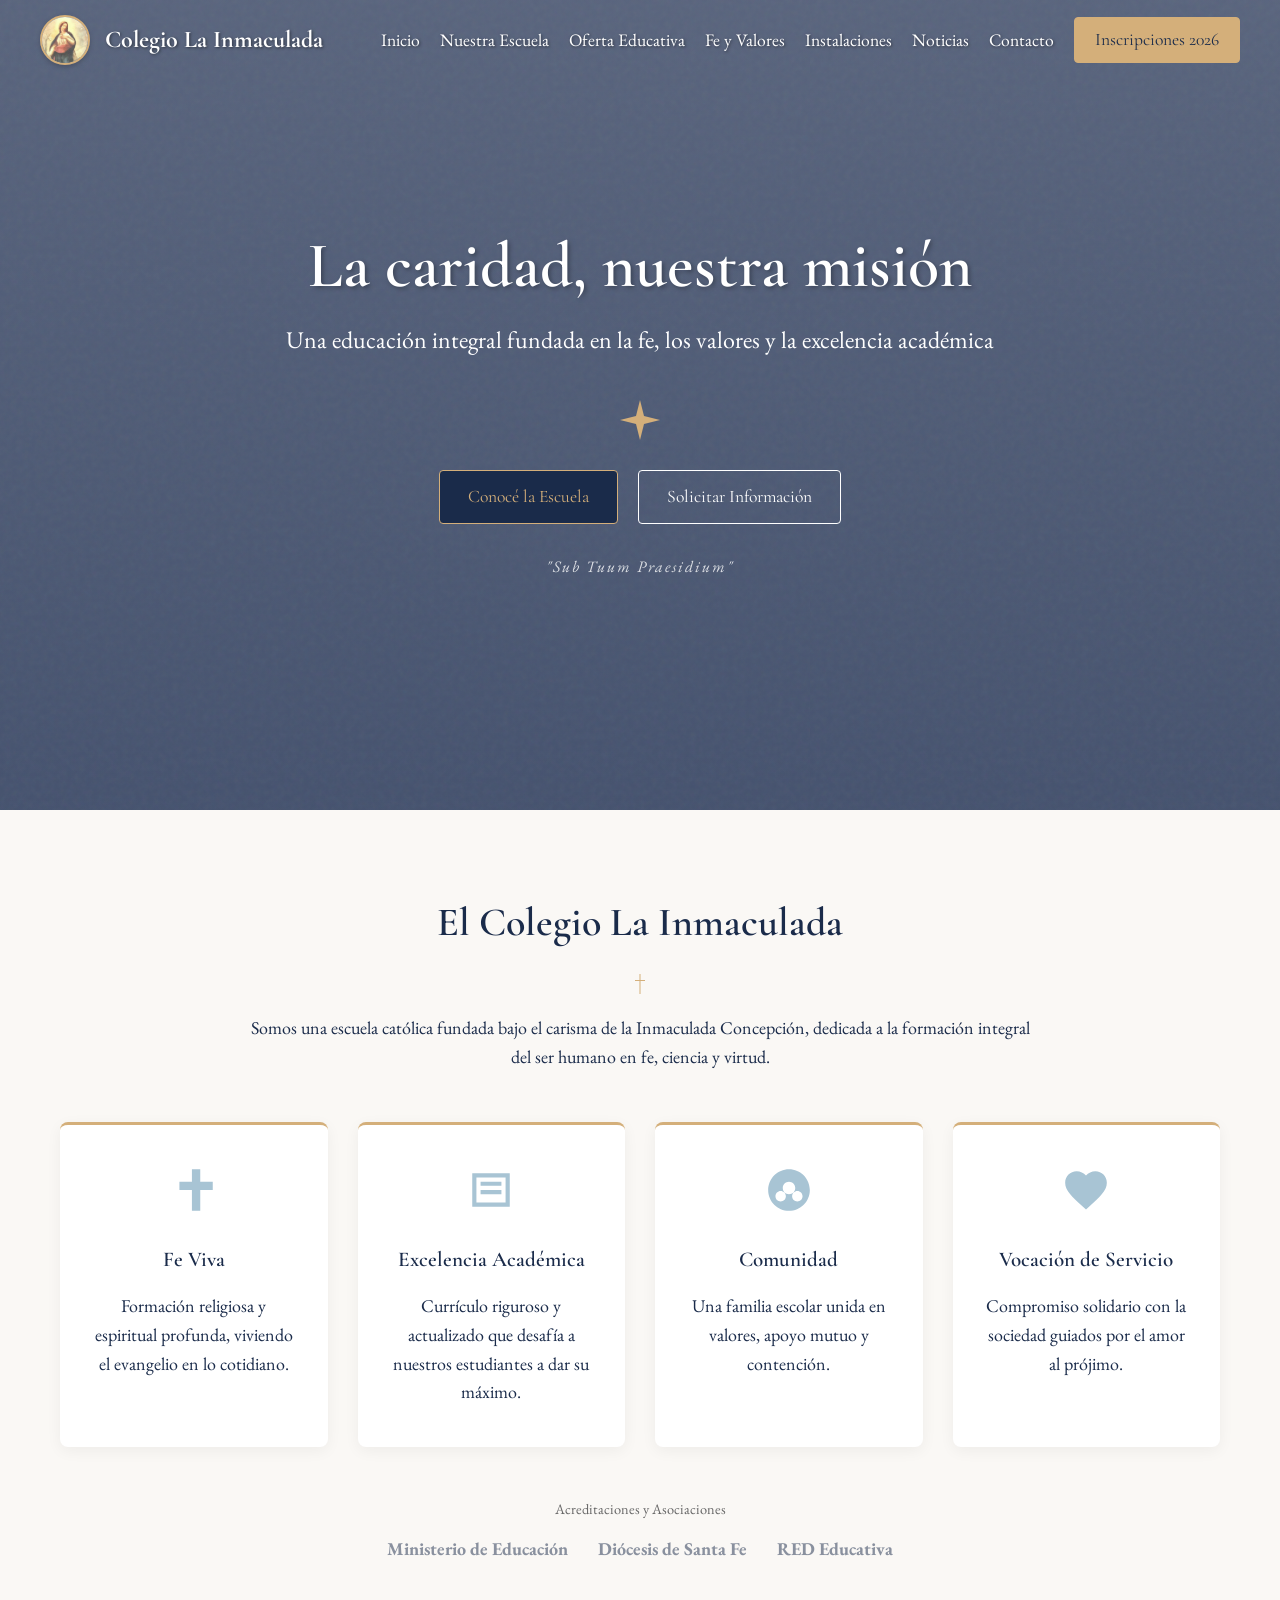
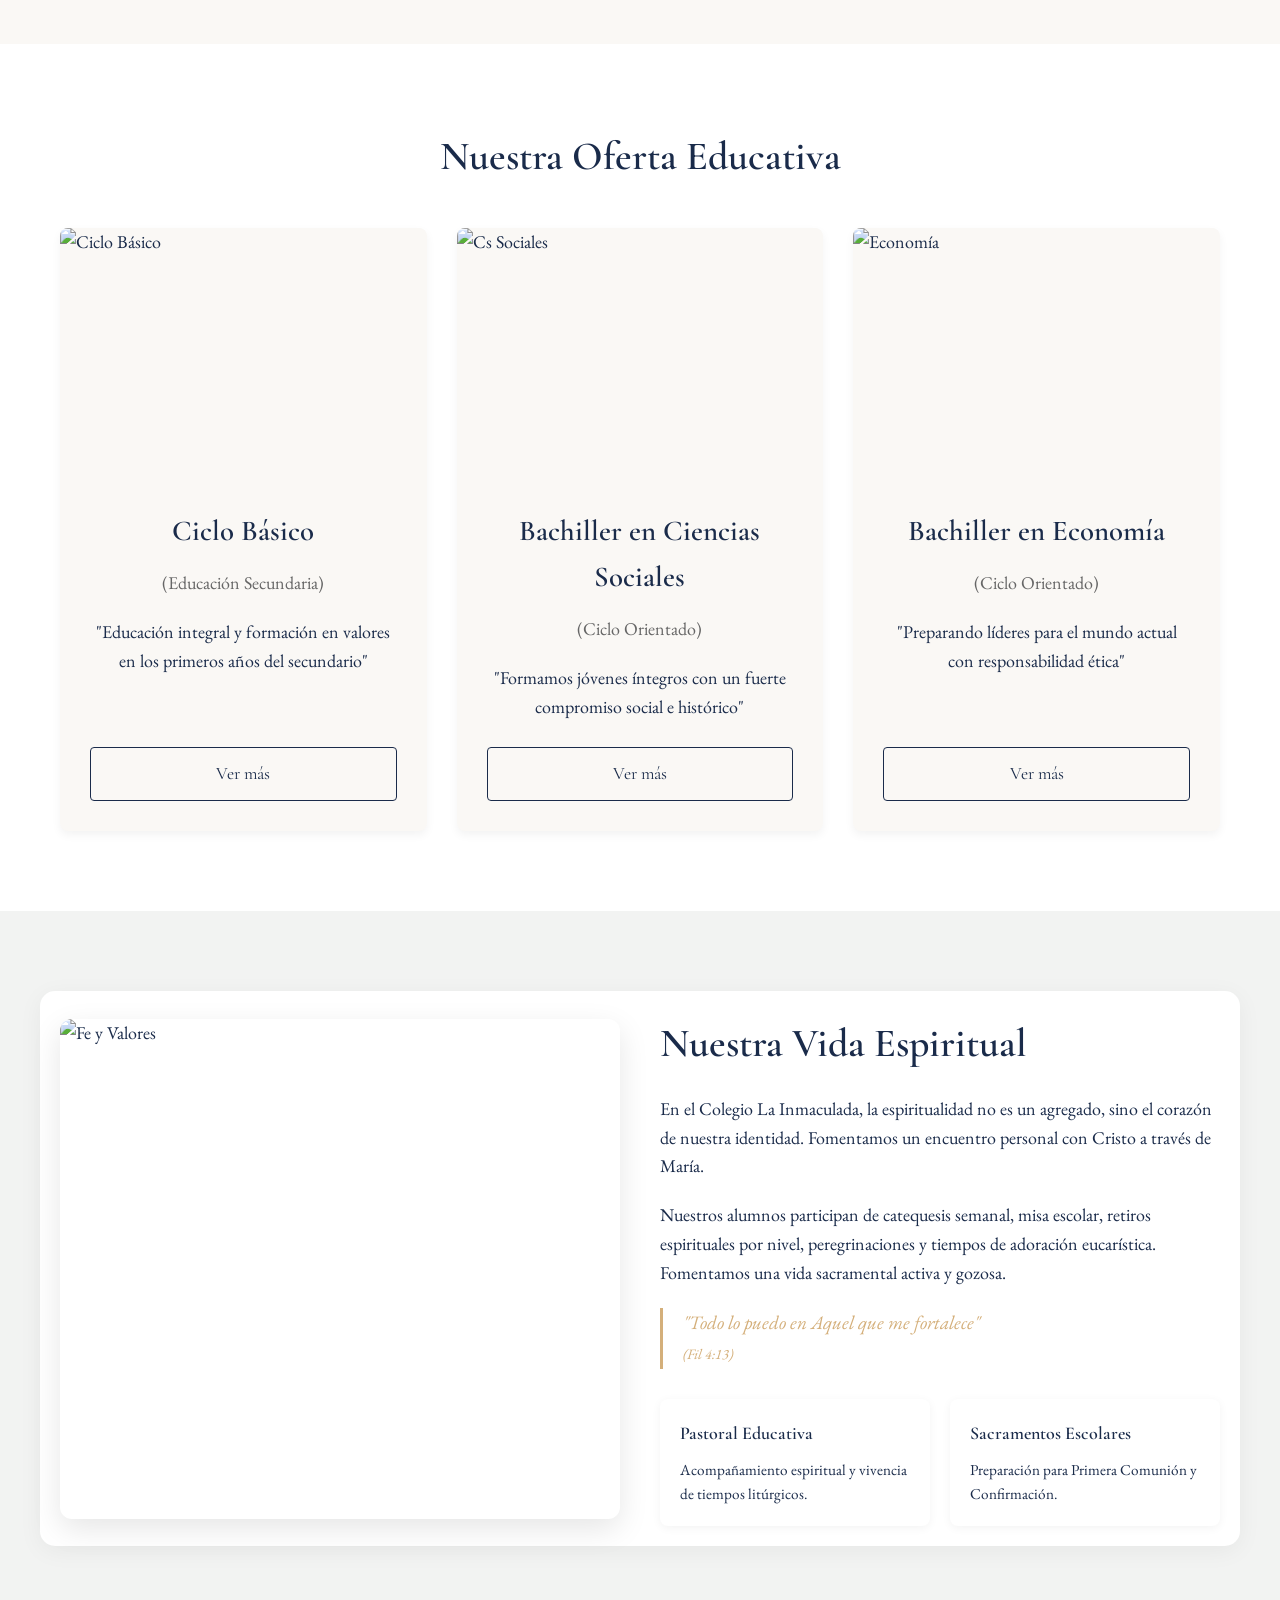
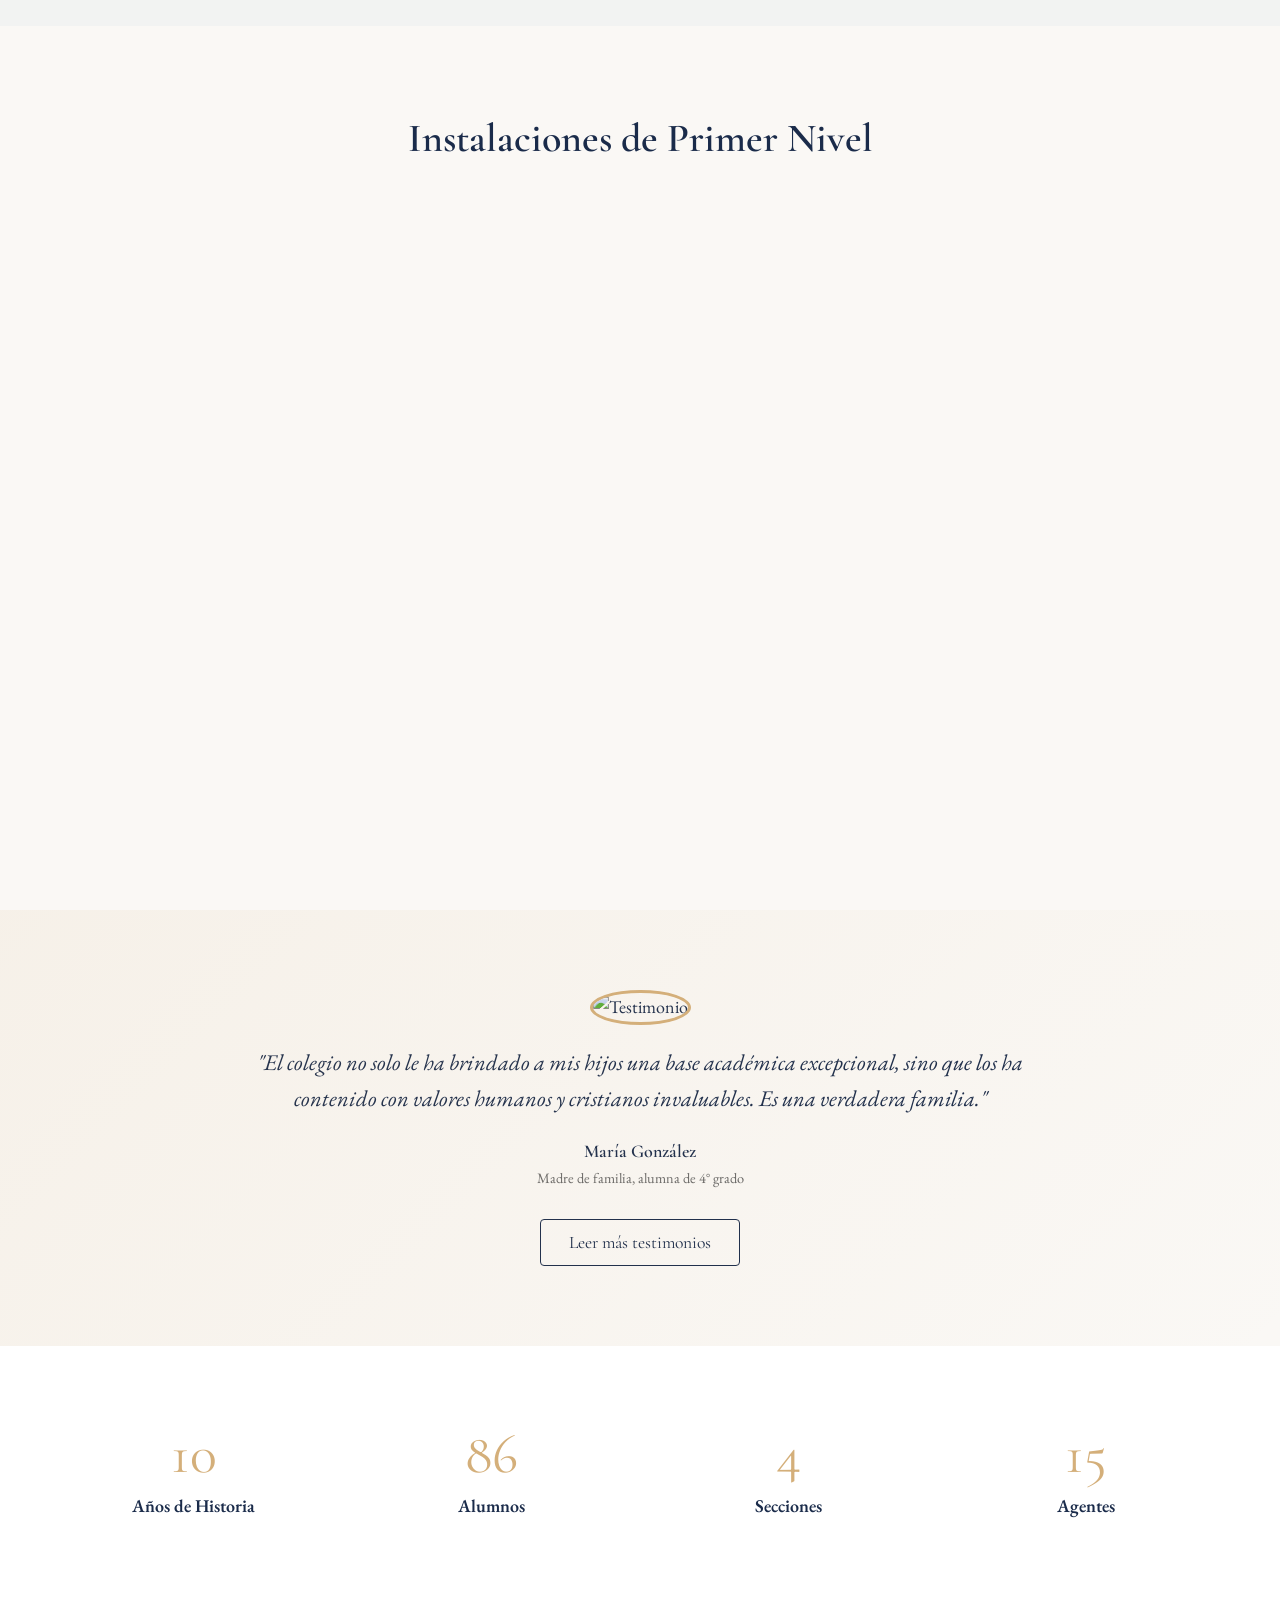
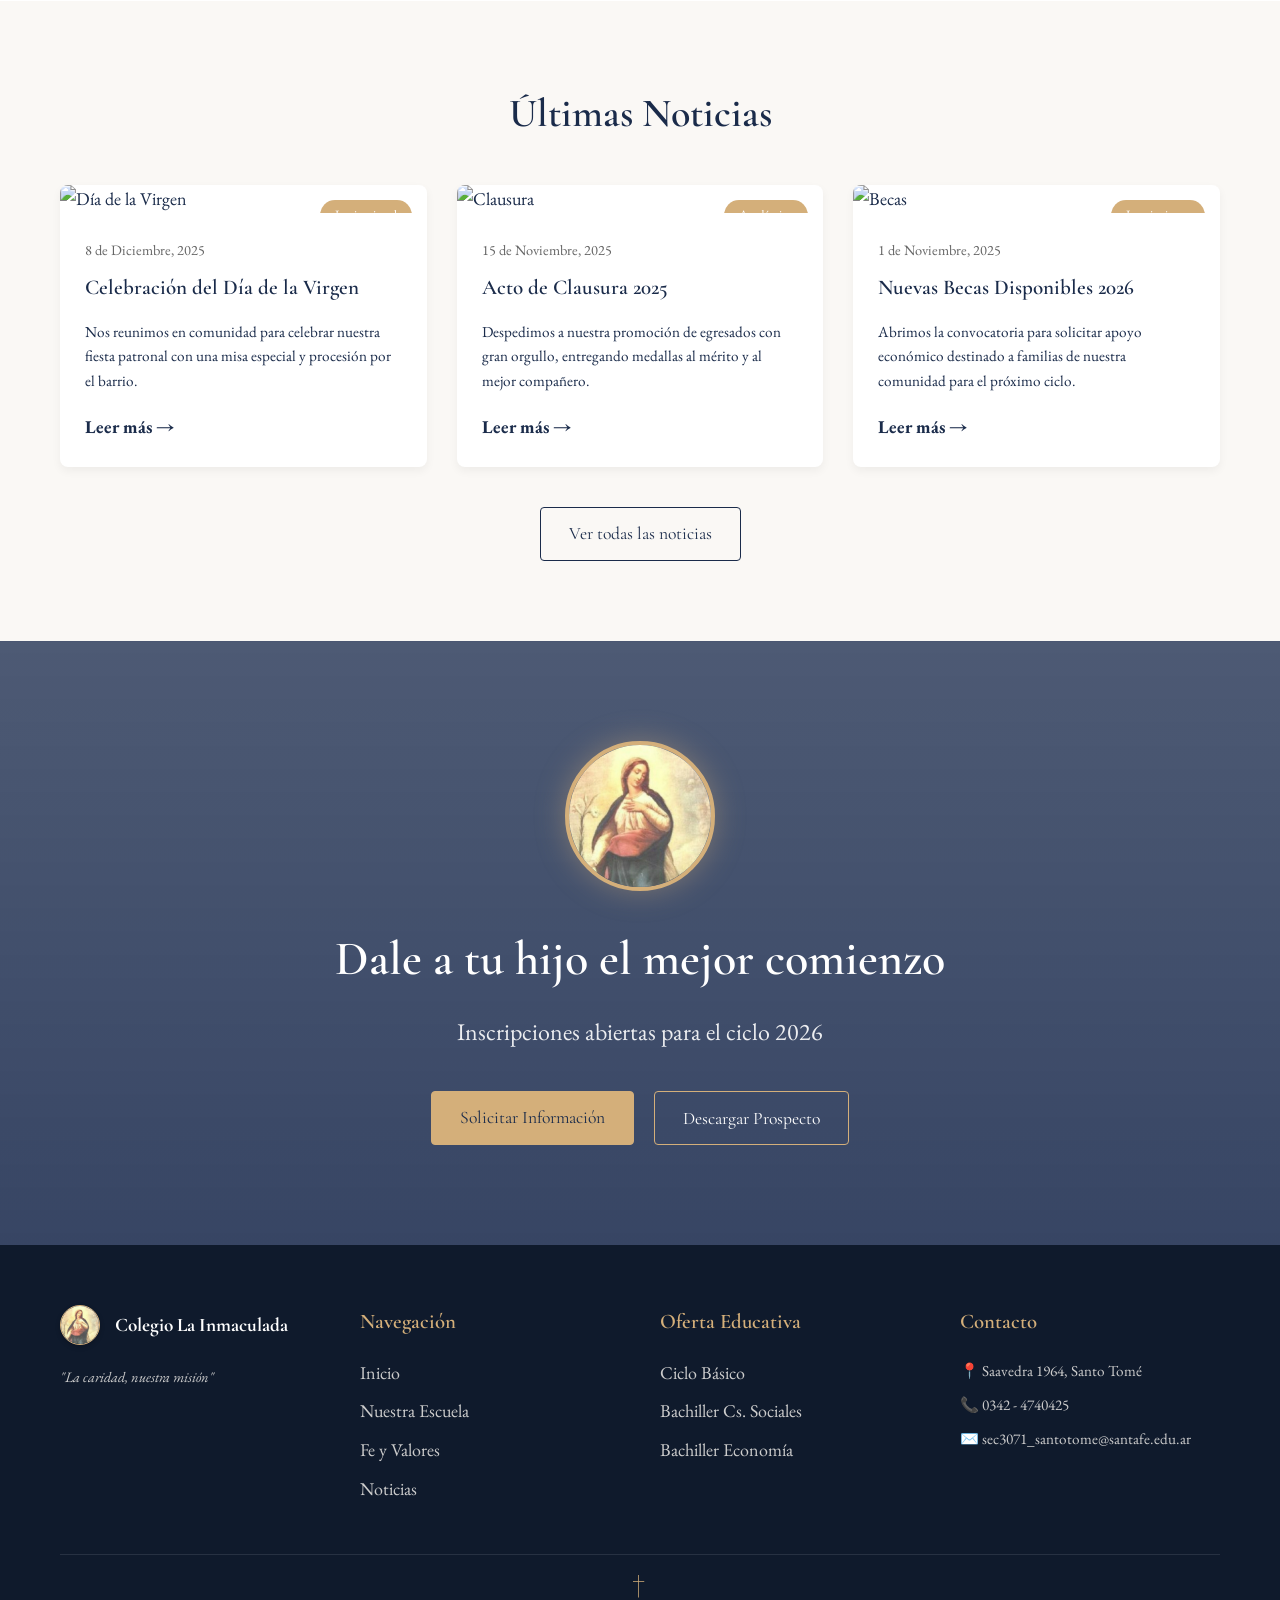
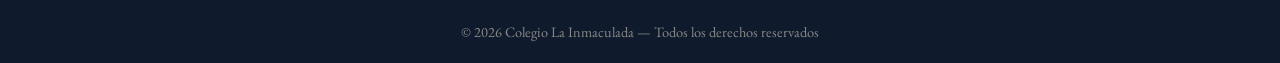
==== commit 30939d7f: "Add real school altar photo to Nuestra Escuela page" ====
--- a/index.html
+++ b/index.html
@@ -37,7 +37,7 @@
 
     <!-- 2. Hero / Portada -->
     <section class="hero" id="inicio"
-        style="background-image: linear-gradient(rgba(34, 50, 84, 0.8), rgba(34, 50, 84, 0.9)), url('https://images.unsplash.com/photo-1640972930340-a685d43562a0?q=80&w=1169&auto=format&fit=crop&ixlib=rb-4.1.0&ixid=M3wxMjA3fDB8MHxwaG90by1wYWdlfHx8fGVufDB8fHx8fA%3D%3D'); background-size: cover; background-position: center;">
+        style="background-image: linear-gradient(rgba(34, 50, 84, 0.75), rgba(34, 50, 84, 0.85)), url('https://images.unsplash.com/photo-1539228532161-b5f2f4bc7b94?q=80&w=1920&auto=format&fit=crop'); background-size: cover; background-position: center;">
         <div class="hero-content fade-in">
             <h1>La caridad, nuestra misión</h1>
             <p>Una educación integral fundada en la fe, los valores y la excelencia académica</p>
@@ -157,7 +157,7 @@
     <!-- 5. Fe y Valores -->
     <section class="section-padding bg-azul-claro" id="fe-valores">
         <div class="container faith-section fade-in">
-            <img src="https://plus.unsplash.com/premium_photo-1678230042085-826c5e8e140a?q=80&w=687&auto=format&fit=crop&ixlib=rb-4.1.0&ixid=M3wxMjA3fDB8MHxwaG90by1wYWdlfHx8fGVufDB8fHx8fA%3D%3D" alt="Fe y Valores" class="faith-img">
+            <img src="https://images.unsplash.com/photo-1515201300951-40e9dc5f64f8?q=80&w=800&auto=format&fit=crop" alt="Fe y Valores" class="faith-img">
             <div class="faith-content">
                 <h2 style="font-size: 2.5rem; margin-bottom: 20px;">Nuestra Vida Espiritual</h2>
                 <p style="margin-bottom: 20px;">
@@ -401,4 +401,4 @@
     <script src="scripts.js" defer></script>
 </body>
 
-</html>
+</html>
--- a/styles.css
+++ b/styles.css
@@ -418,6 +418,41 @@
     border-radius: 8px;
     flex: 1;
     box-shadow: 0 2px 10px rgba(0,0,0,0.05);
+}
+
+/* 5. Fe y Valores / Vida Espiritual */
+.faith-section {
+    display: flex;
+    align-items: center;
+    gap: 40px;
+    background: white;
+    padding: 20px;
+    border-radius: 15px;
+    box-shadow: 0 5px 25px rgba(0,0,0,0.05);
+}
+
+.faith-img {
+    width: 45%;
+    height: 500px; /* Fixed height to match content better */
+    object-fit: cover;
+    border-radius: 12px;
+    box-shadow: 0 10px 30px rgba(0,0,0,0.1);
+}
+
+.faith-content {
+    flex: 1;
+}
+
+@media (max-width: 992px) {
+    .faith-section {
+        flex-direction: column;
+        padding: 15px;
+    }
+    
+    .faith-img {
+        width: 100%;
+        height: 350px;
+    }
 }
 
 /* 6. Instalaciones */
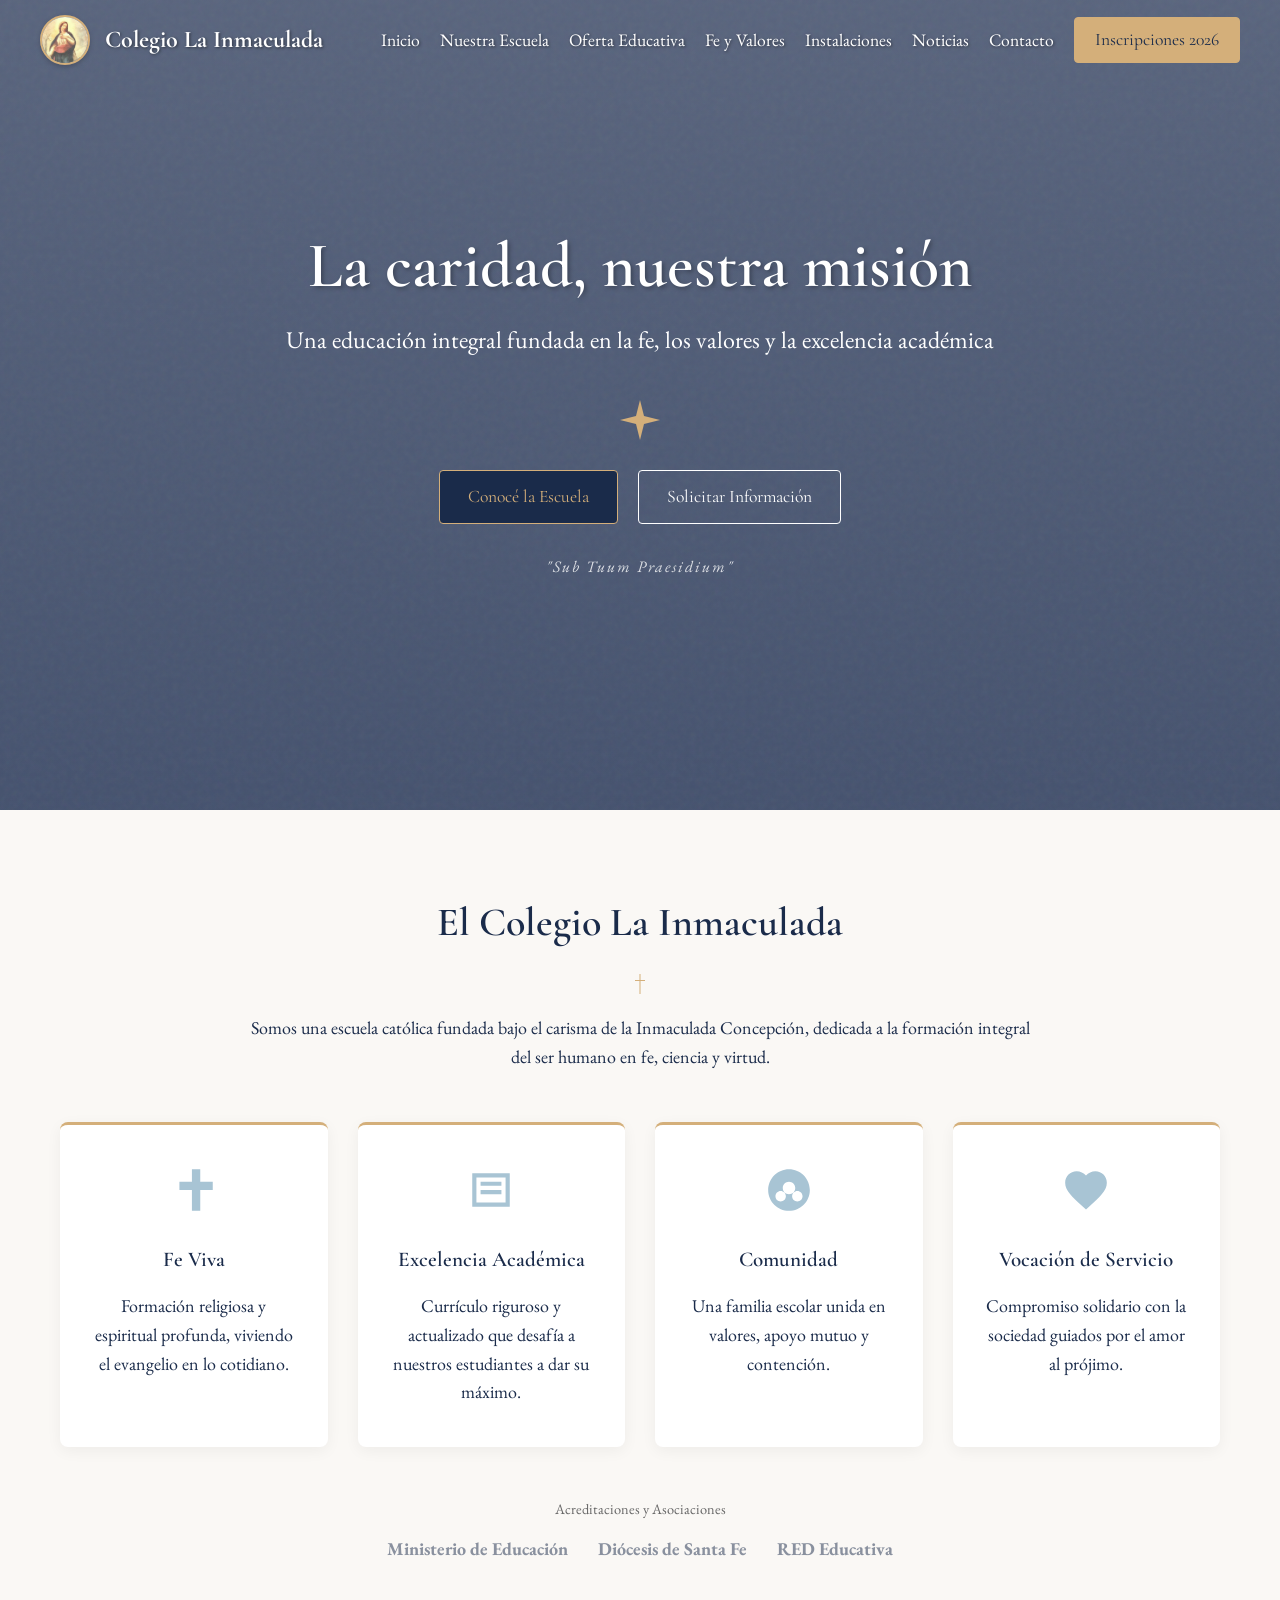
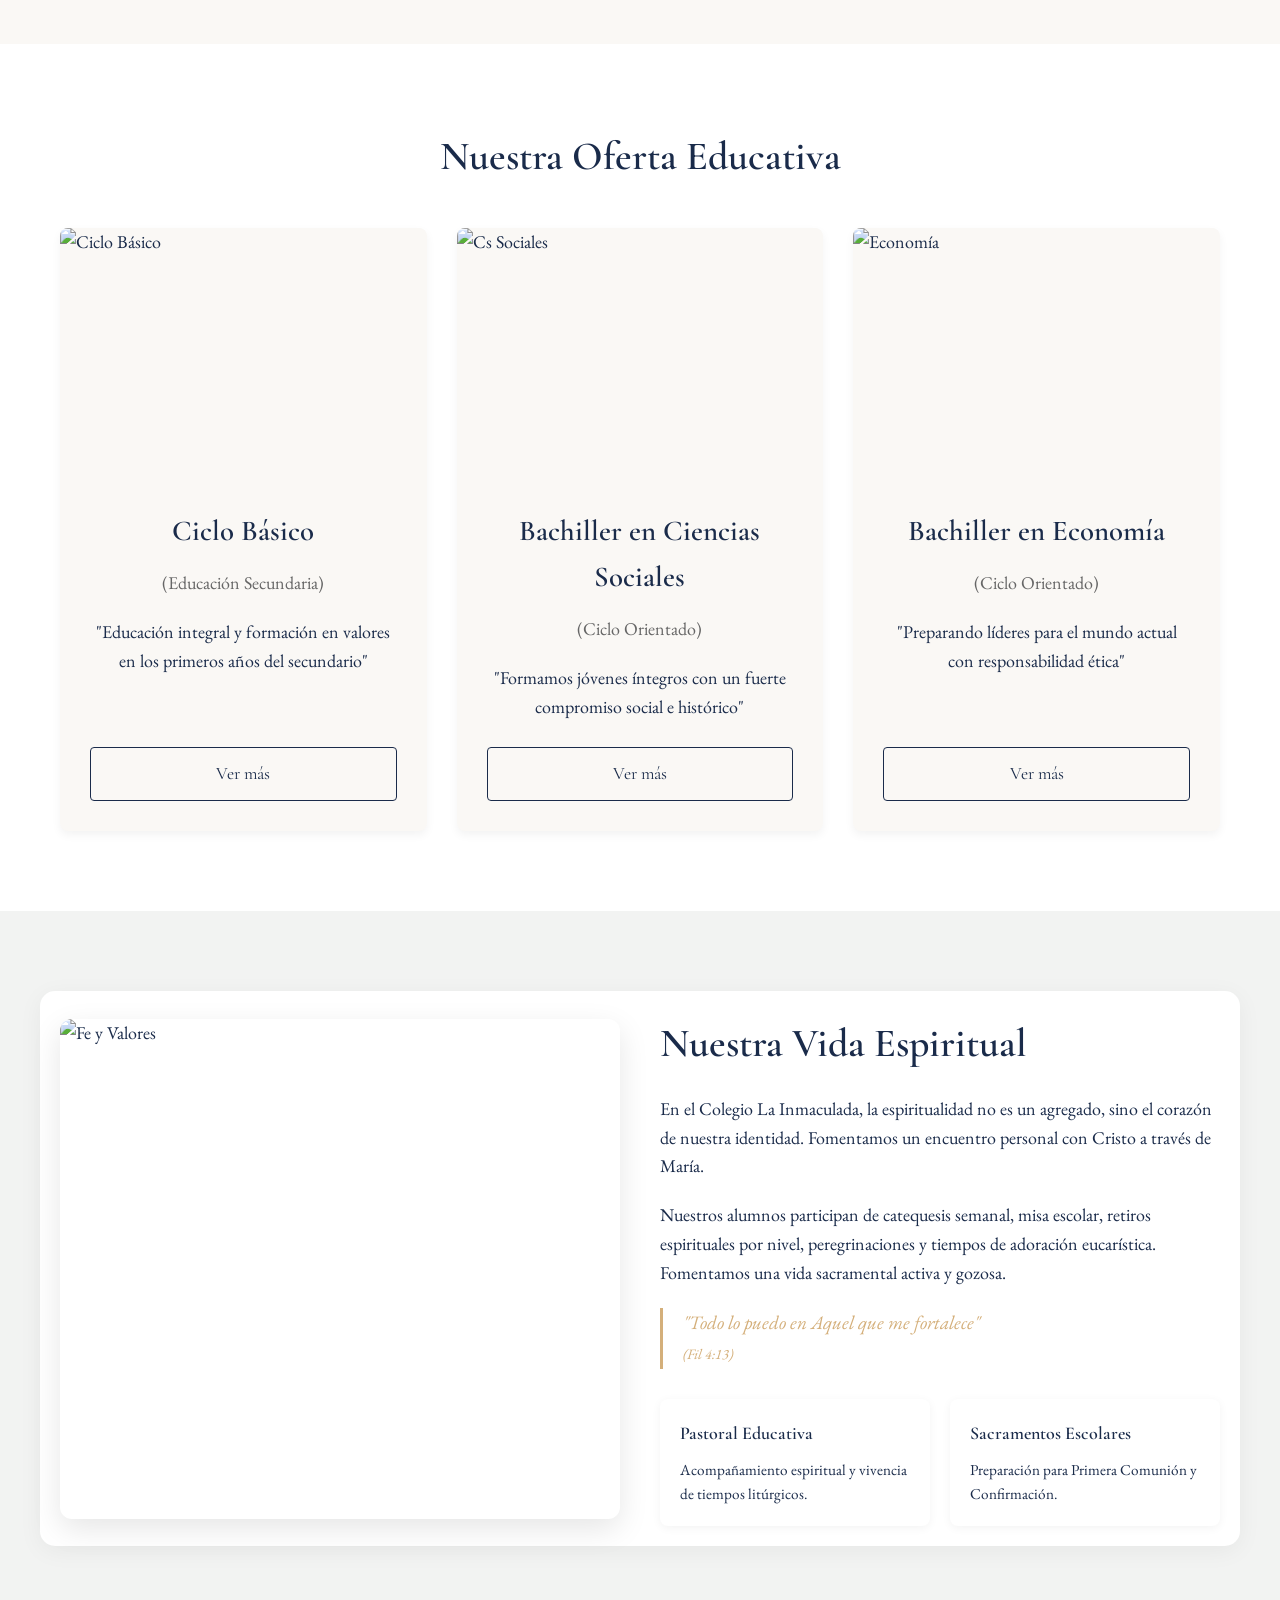
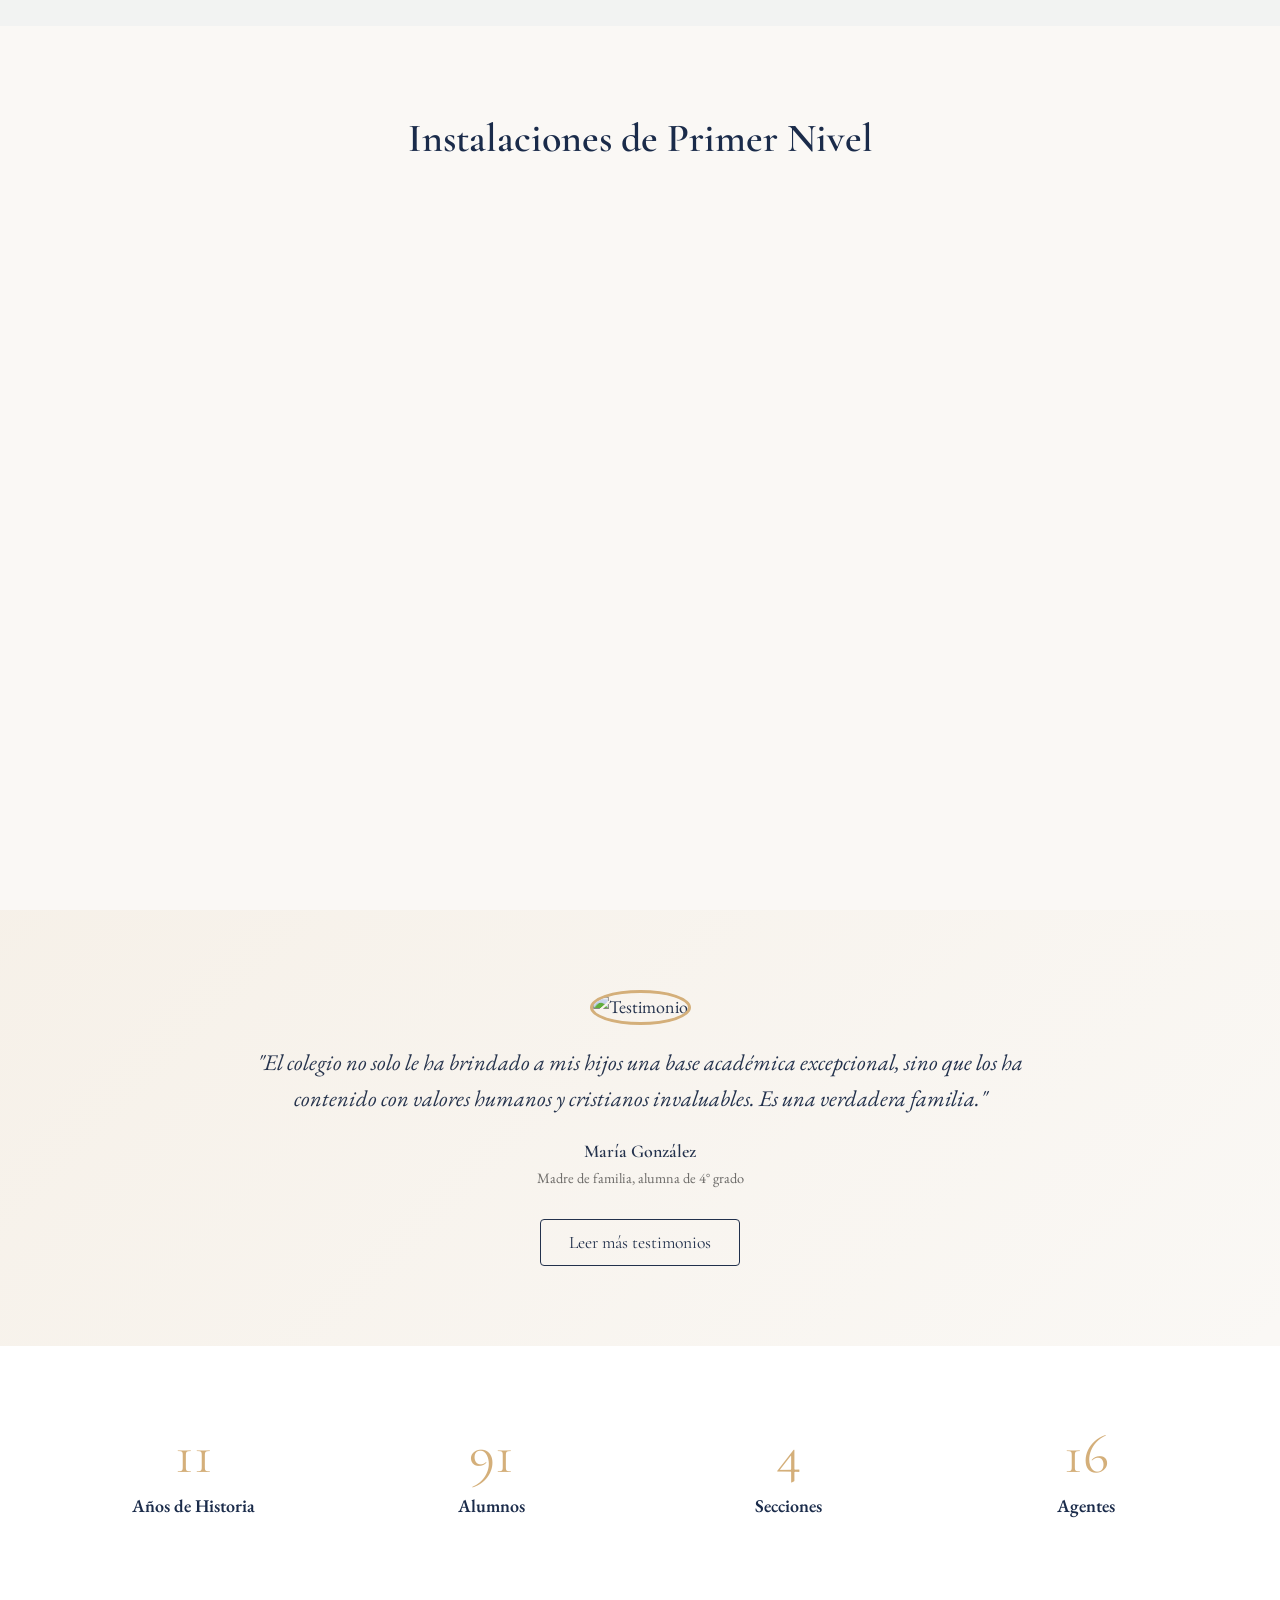
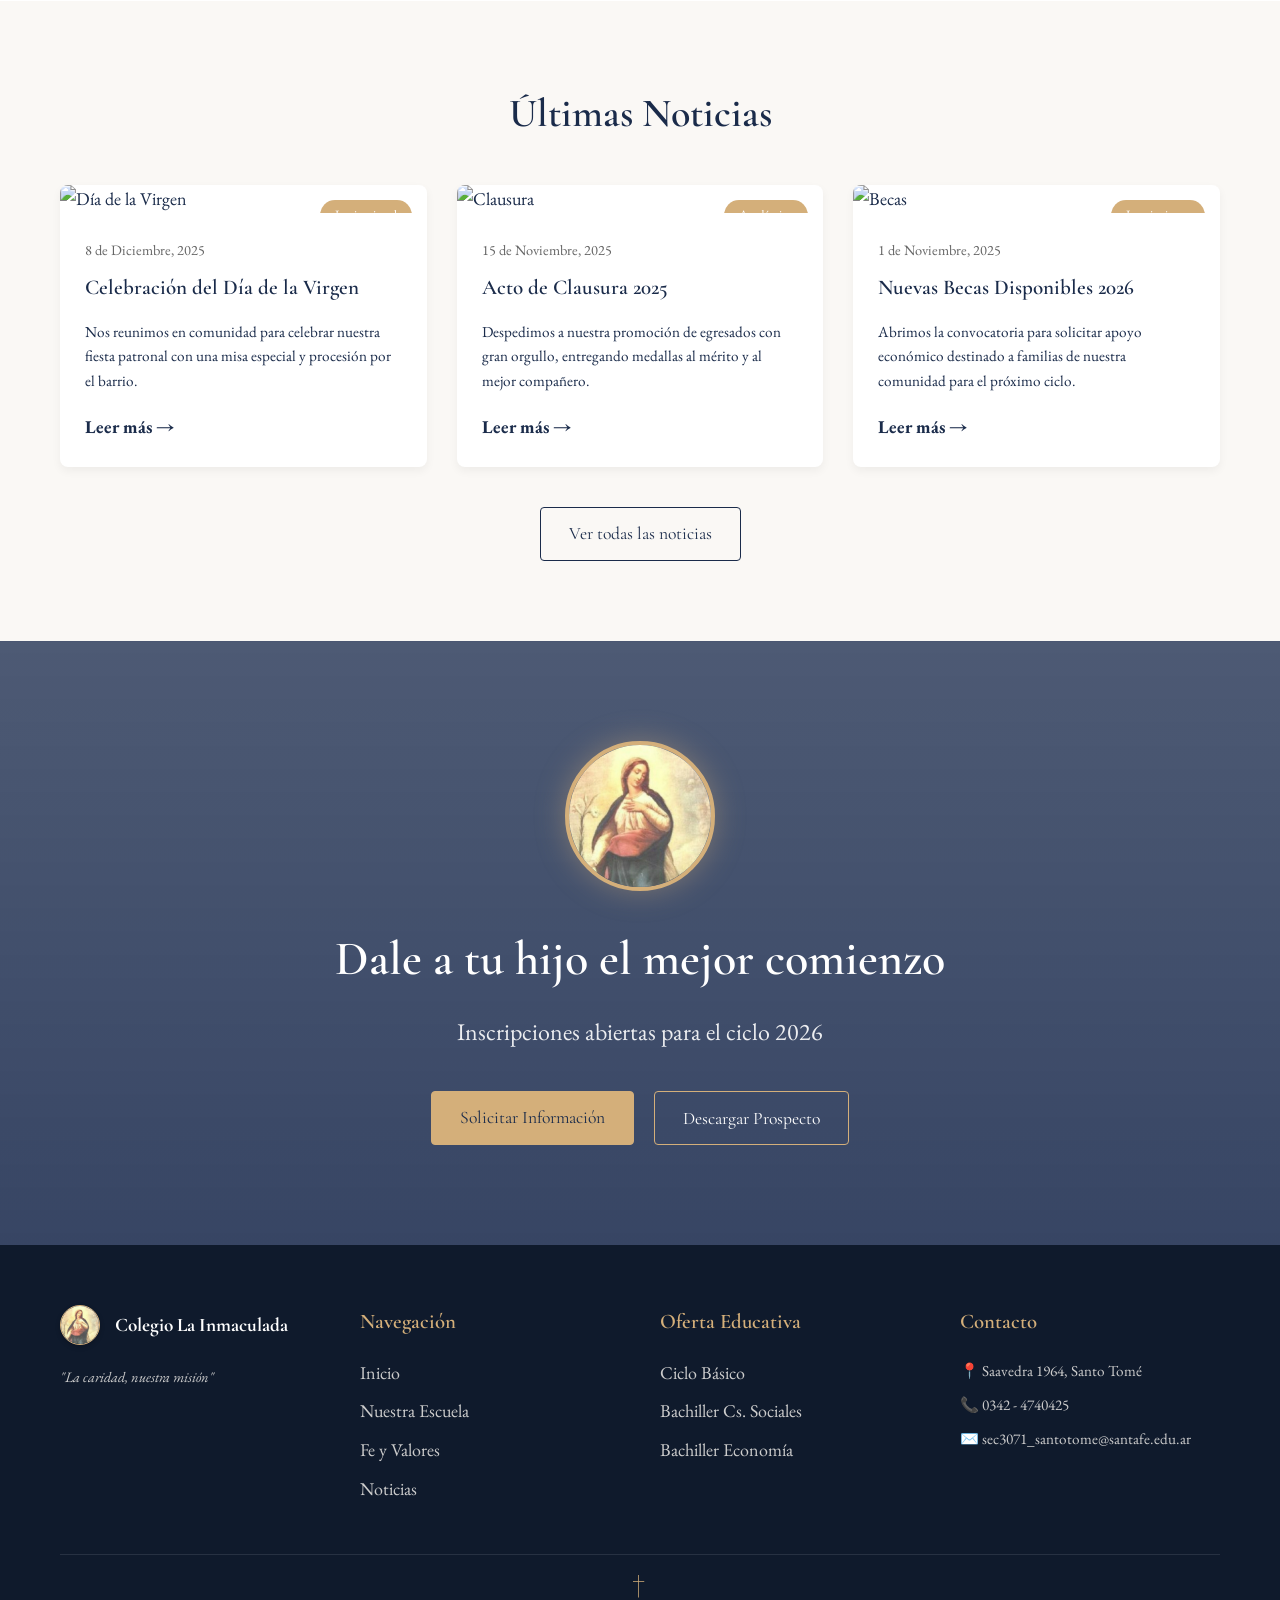
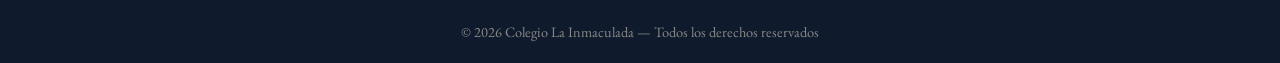
==== commit 7400a740: "Resolve merge conflicts and finalize religious visual optimizations" ====
--- a/index.html
+++ b/index.html
@@ -37,8 +37,7 @@
 
     <!-- 2. Hero / Portada -->
     <section class="hero" id="inicio"
-        style="background-image: linear-gradient(rgba(34, 50, 84, 0.75), rgba(34, 50, 84, 0.85)), url('https://images.unsplash.com/photo-1539228532161-b5f2f4bc7b94?q=80&w=1920&auto=format&fit=crop'); background-size: cover; background-position: center;">
-        <div class="hero-content fade-in">
+        style="background-image: linear-gradient(rgba(34, 50, 84, 0.75), rgba(34, 50, 84, 0.85)), url('https://images.unsplash.com/photo-1539228532161-b5f2f4bc7b94?q=80&w=1920&auto=format&fit=crop'); background-size: cover; background-position: center;">        <div class="hero-content fade-in">
             <h1>La caridad, nuestra misión</h1>
             <p>Una educación integral fundada en la fe, los valores y la excelencia académica</p>
 
@@ -157,8 +156,7 @@
     <!-- 5. Fe y Valores -->
     <section class="section-padding bg-azul-claro" id="fe-valores">
         <div class="container faith-section fade-in">
-            <img src="https://images.unsplash.com/photo-1515201300951-40e9dc5f64f8?q=80&w=800&auto=format&fit=crop" alt="Fe y Valores" class="faith-img">
-            <div class="faith-content">
+            <img src="https://images.unsplash.com/photo-1515201300951-40e9dc5f64f8?q=80&w=800&auto=format&fit=crop" alt="Fe y Valores" class="faith-img">            <div class="faith-content">
                 <h2 style="font-size: 2.5rem; margin-bottom: 20px;">Nuestra Vida Espiritual</h2>
                 <p style="margin-bottom: 20px;">
                     En el Colegio La Inmaculada, la espiritualidad no es un agregado, sino el corazón de nuestra
@@ -401,4 +399,4 @@
     <script src="scripts.js" defer></script>
 </body>
 
-</html>+</html>
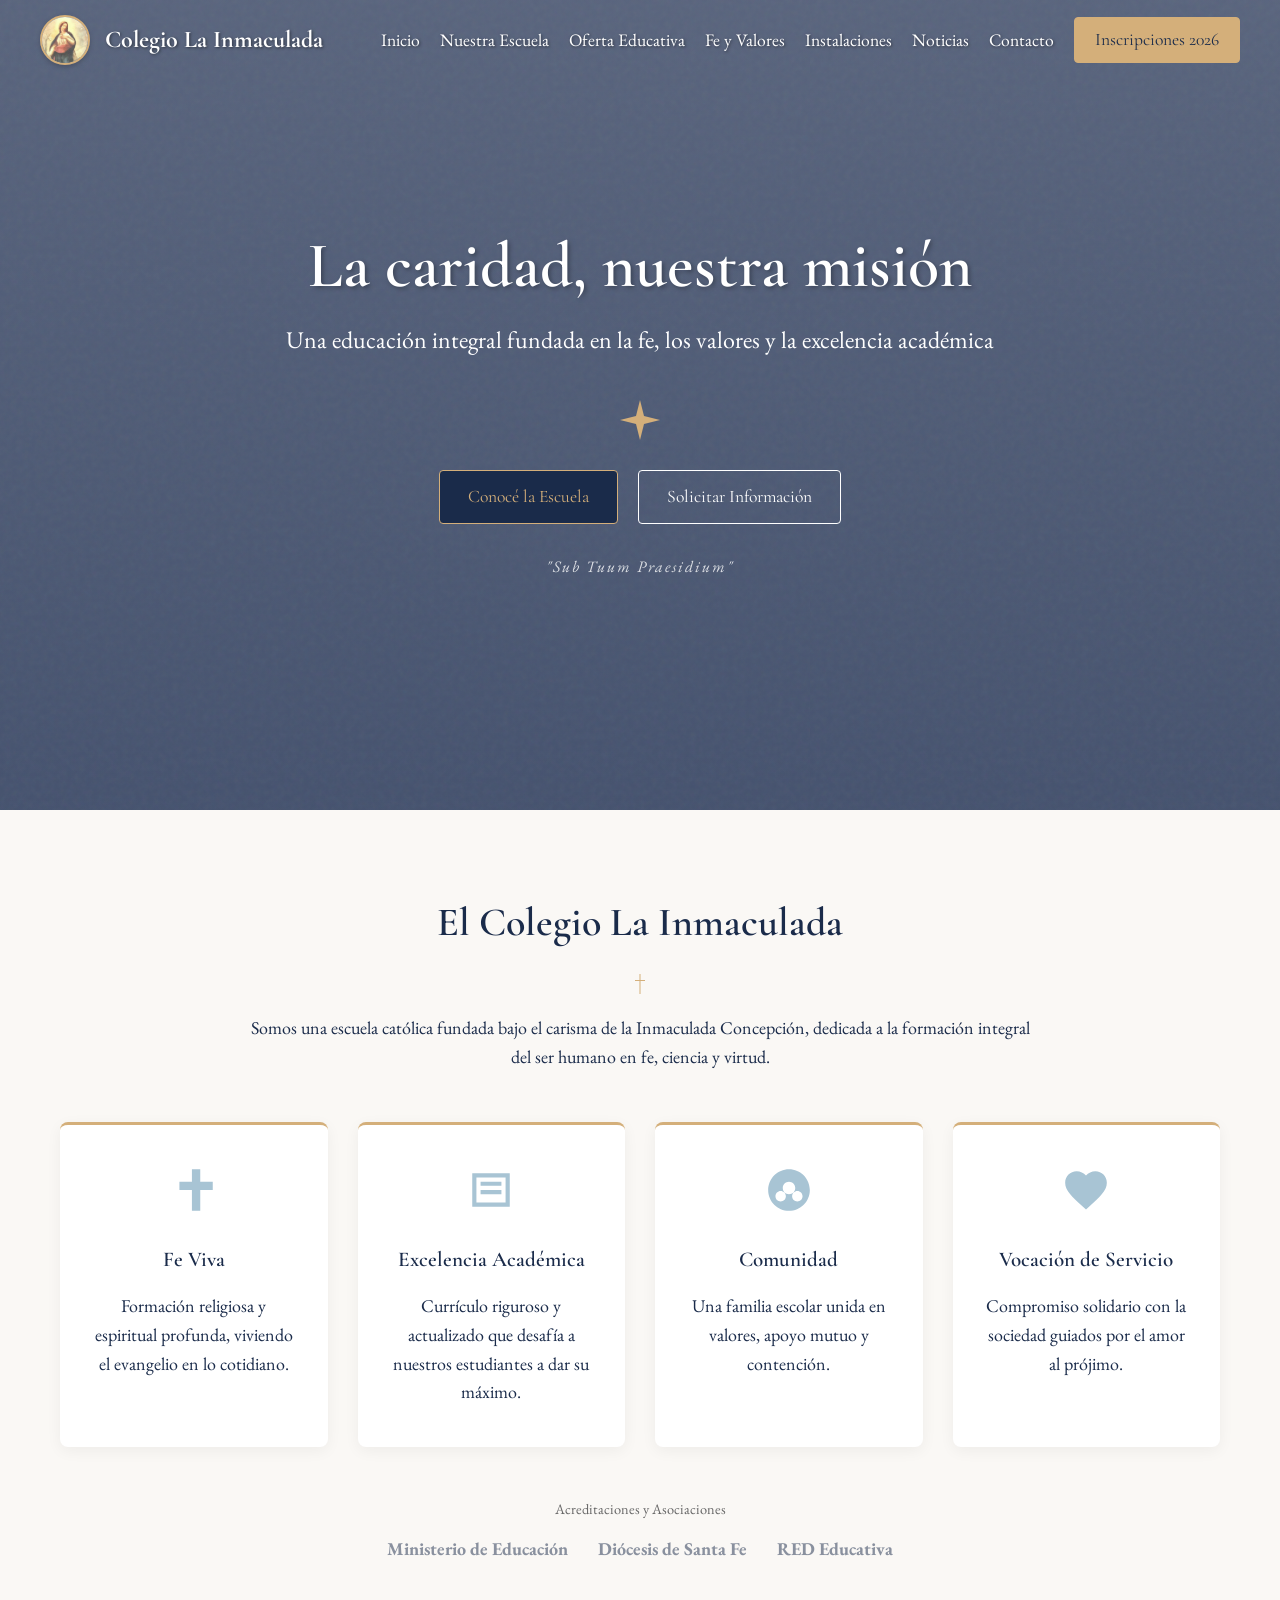
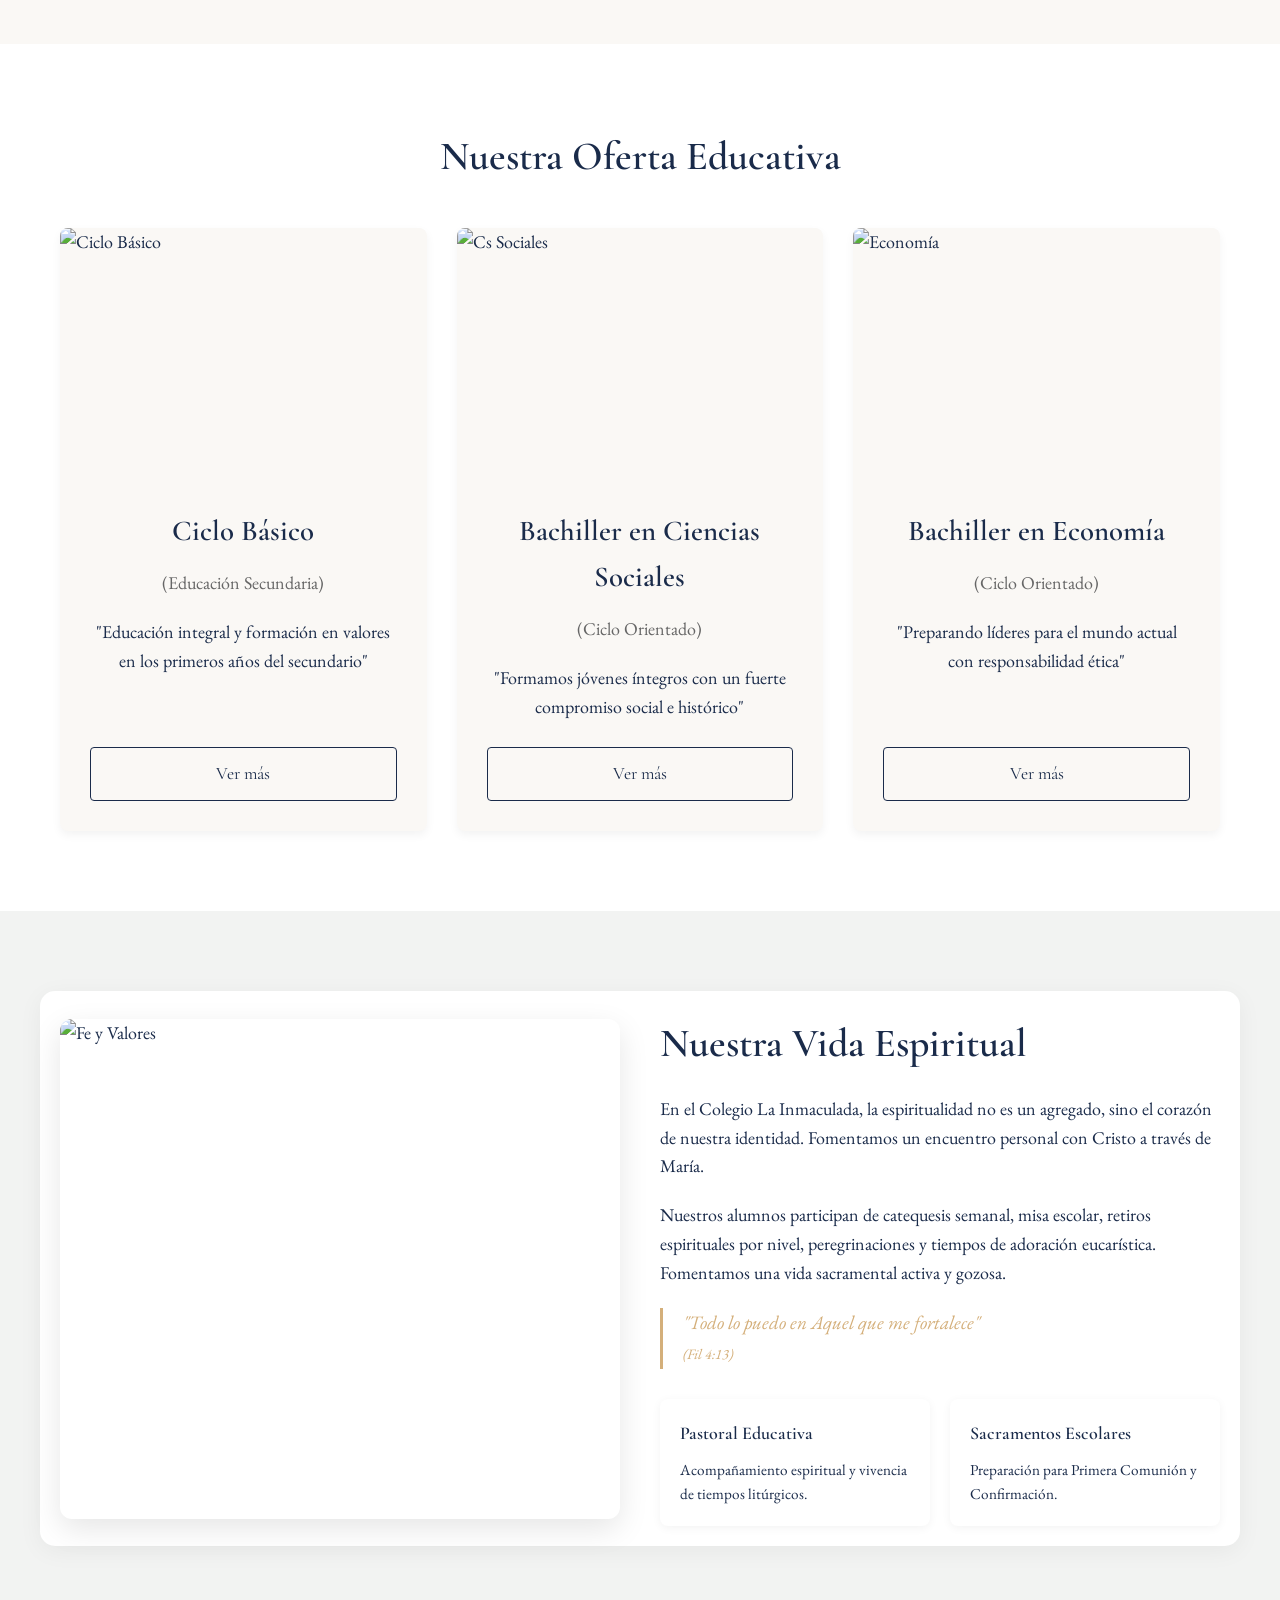
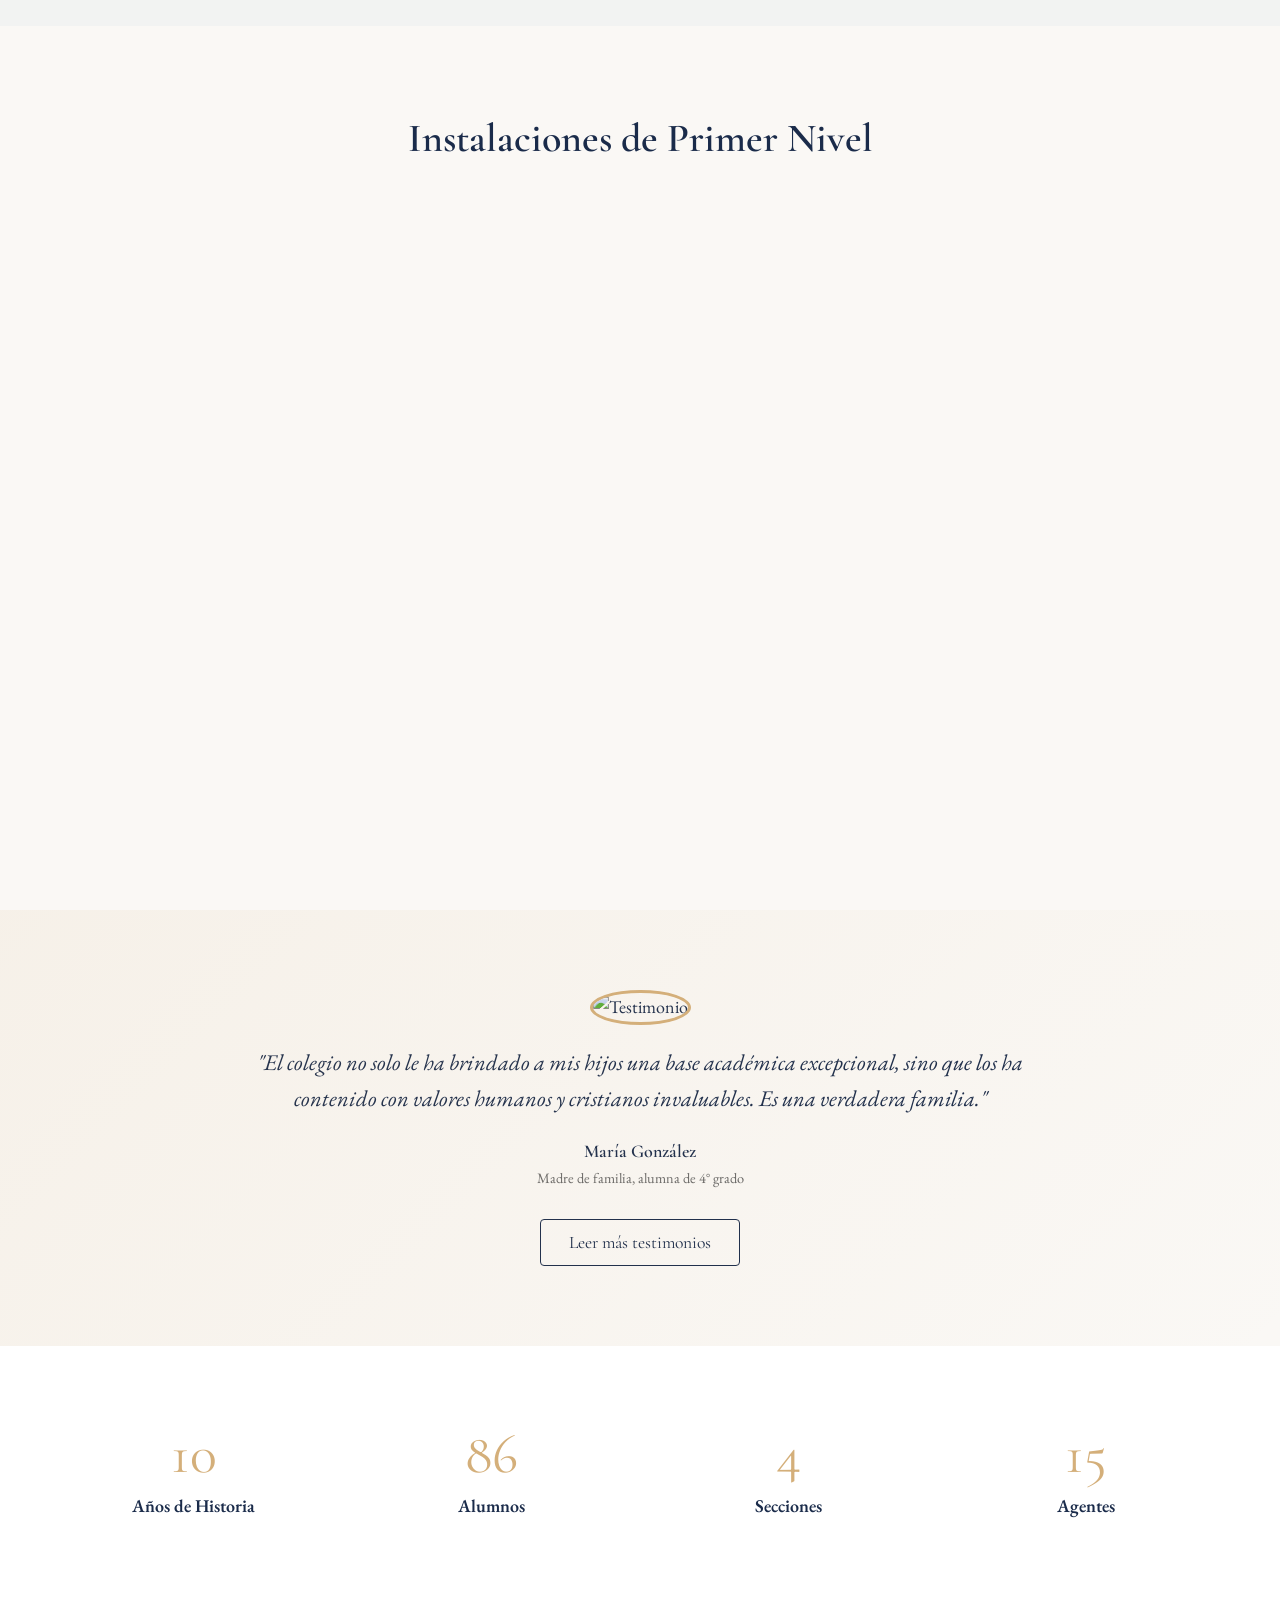
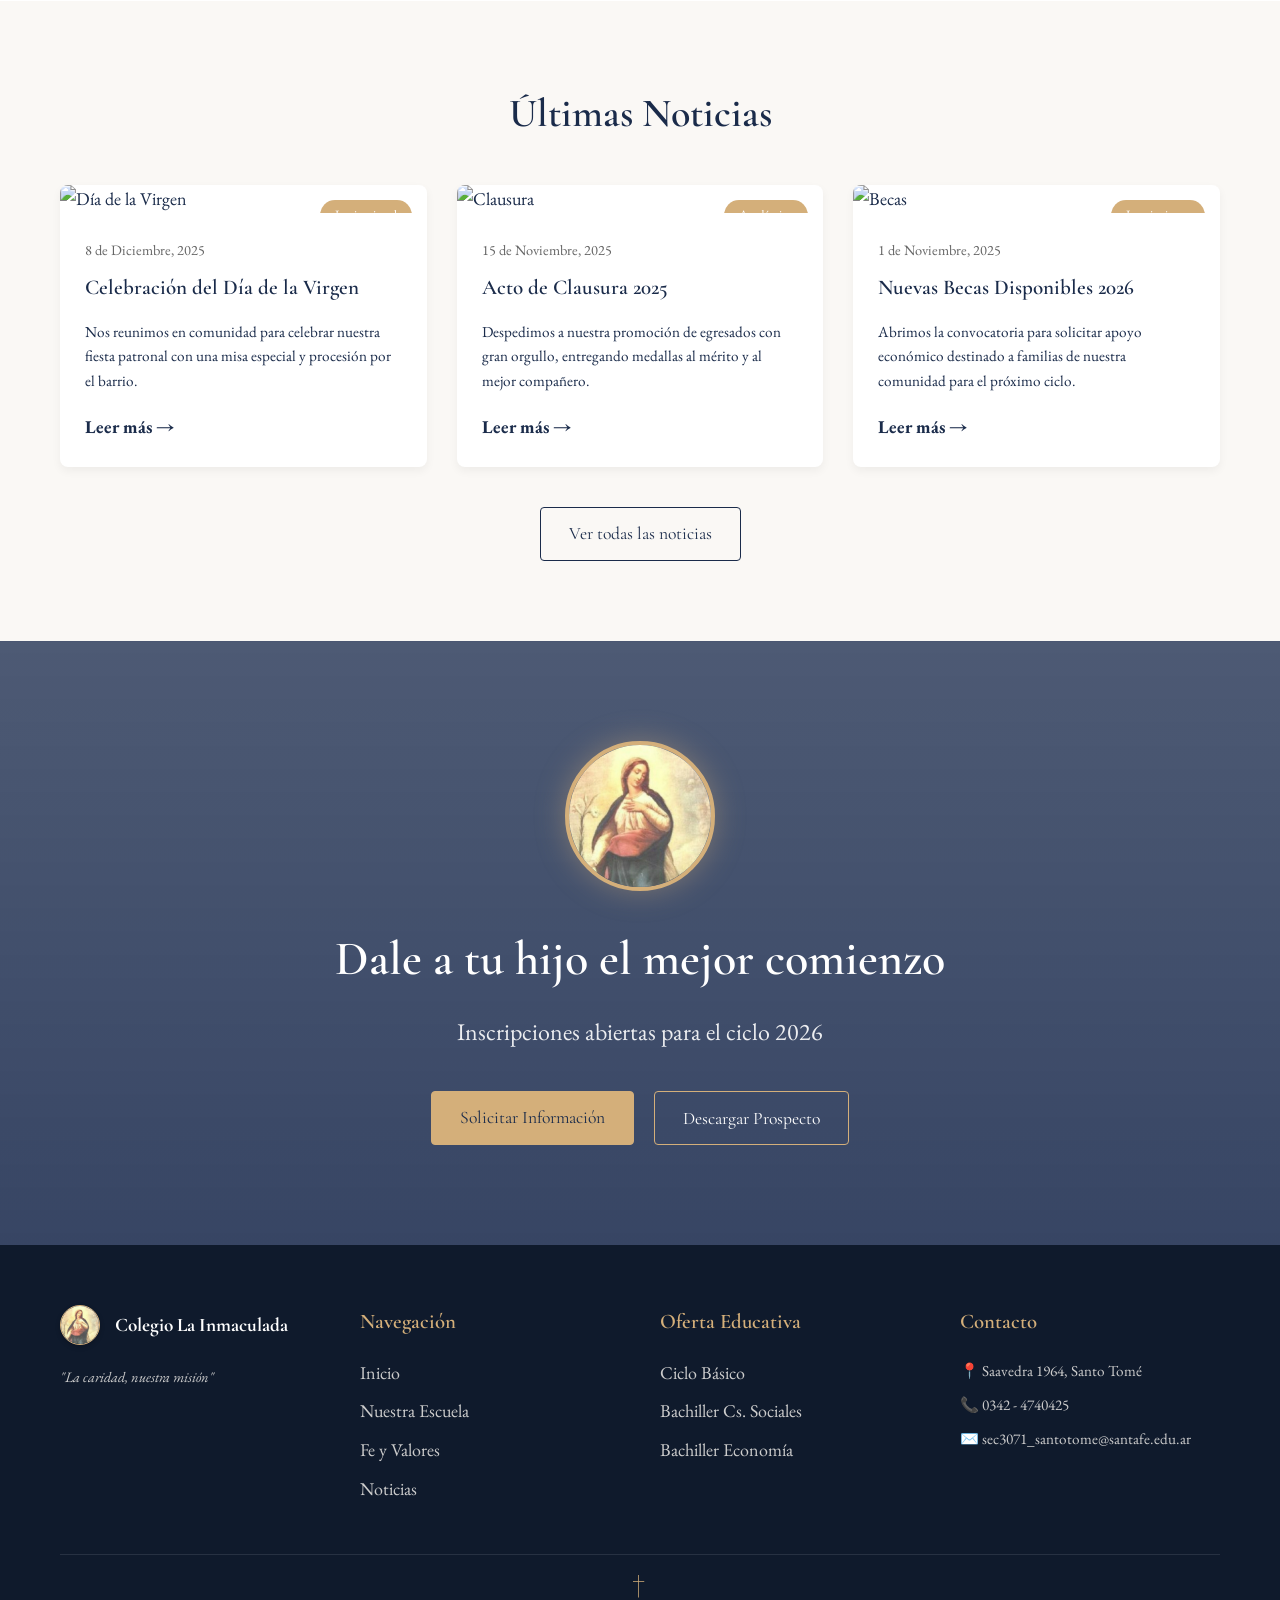
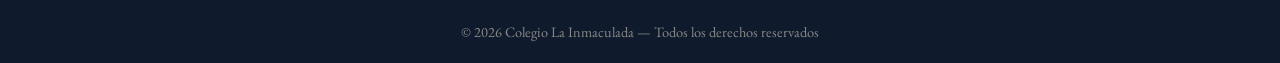
==== commit 91e2465f: "Restore user's preferred images for Hero, Faith, and Contact sections" ====
--- a/index.html
+++ b/index.html
@@ -37,7 +37,7 @@
 
     <!-- 2. Hero / Portada -->
     <section class="hero" id="inicio"
-        style="background-image: linear-gradient(rgba(34, 50, 84, 0.75), rgba(34, 50, 84, 0.85)), url('https://images.unsplash.com/photo-1539228532161-b5f2f4bc7b94?q=80&w=1920&auto=format&fit=crop'); background-size: cover; background-position: center;">        <div class="hero-content fade-in">
+        style="background-image: linear-gradient(rgba(34, 50, 84, 0.75), rgba(34, 50, 84, 0.85)), url('https://images.unsplash.com/photo-1640972930340-a685d43562a0?q=80&w=1920&auto=format&fit=crop'); background-size: cover; background-position: center;">        <div class="hero-content fade-in">
             <h1>La caridad, nuestra misión</h1>
             <p>Una educación integral fundada en la fe, los valores y la excelencia académica</p>
 
@@ -156,7 +156,7 @@
     <!-- 5. Fe y Valores -->
     <section class="section-padding bg-azul-claro" id="fe-valores">
         <div class="container faith-section fade-in">
-            <img src="https://images.unsplash.com/photo-1515201300951-40e9dc5f64f8?q=80&w=800&auto=format&fit=crop" alt="Fe y Valores" class="faith-img">            <div class="faith-content">
+            <img src="https://plus.unsplash.com/premium_photo-1678230042085-826c5e8e140a?q=80&w=800&auto=format&fit=crop" alt="Fe y Valores" class="faith-img">            <div class="faith-content">
                 <h2 style="font-size: 2.5rem; margin-bottom: 20px;">Nuestra Vida Espiritual</h2>
                 <p style="margin-bottom: 20px;">
                     En el Colegio La Inmaculada, la espiritualidad no es un agregado, sino el corazón de nuestra
@@ -330,7 +330,7 @@
 
     <!-- 10. CTA Final -->
     <section class="cta-section fade-in" id="contacto"
-        style="background-image: linear-gradient(rgba(34, 50, 84, 0.8), rgba(34, 50, 84, 0.9)), url('https://images.unsplash.com/photo-1523050854058-8df90110c9f1?q=80&w=1920&auto=format&fit=crop'); background-size: cover; background-position: center;">
+        style="background-image: linear-gradient(rgba(34, 50, 84, 0.8), rgba(34, 50, 84, 0.9)), url('https://images.unsplash.com/photo-1527775978467-a86a78e8f791?q=80&w=1920&auto=format&fit=crop'); background-size: cover; background-position: center;">
         <div class="container">
             <img src="logo.jpg" alt="Logo Inmaculada" class="big-logo">
             <h2 style="font-size: 3rem; color: white; margin-bottom: 15px;">Dale a tu hijo el mejor comienzo</h2>
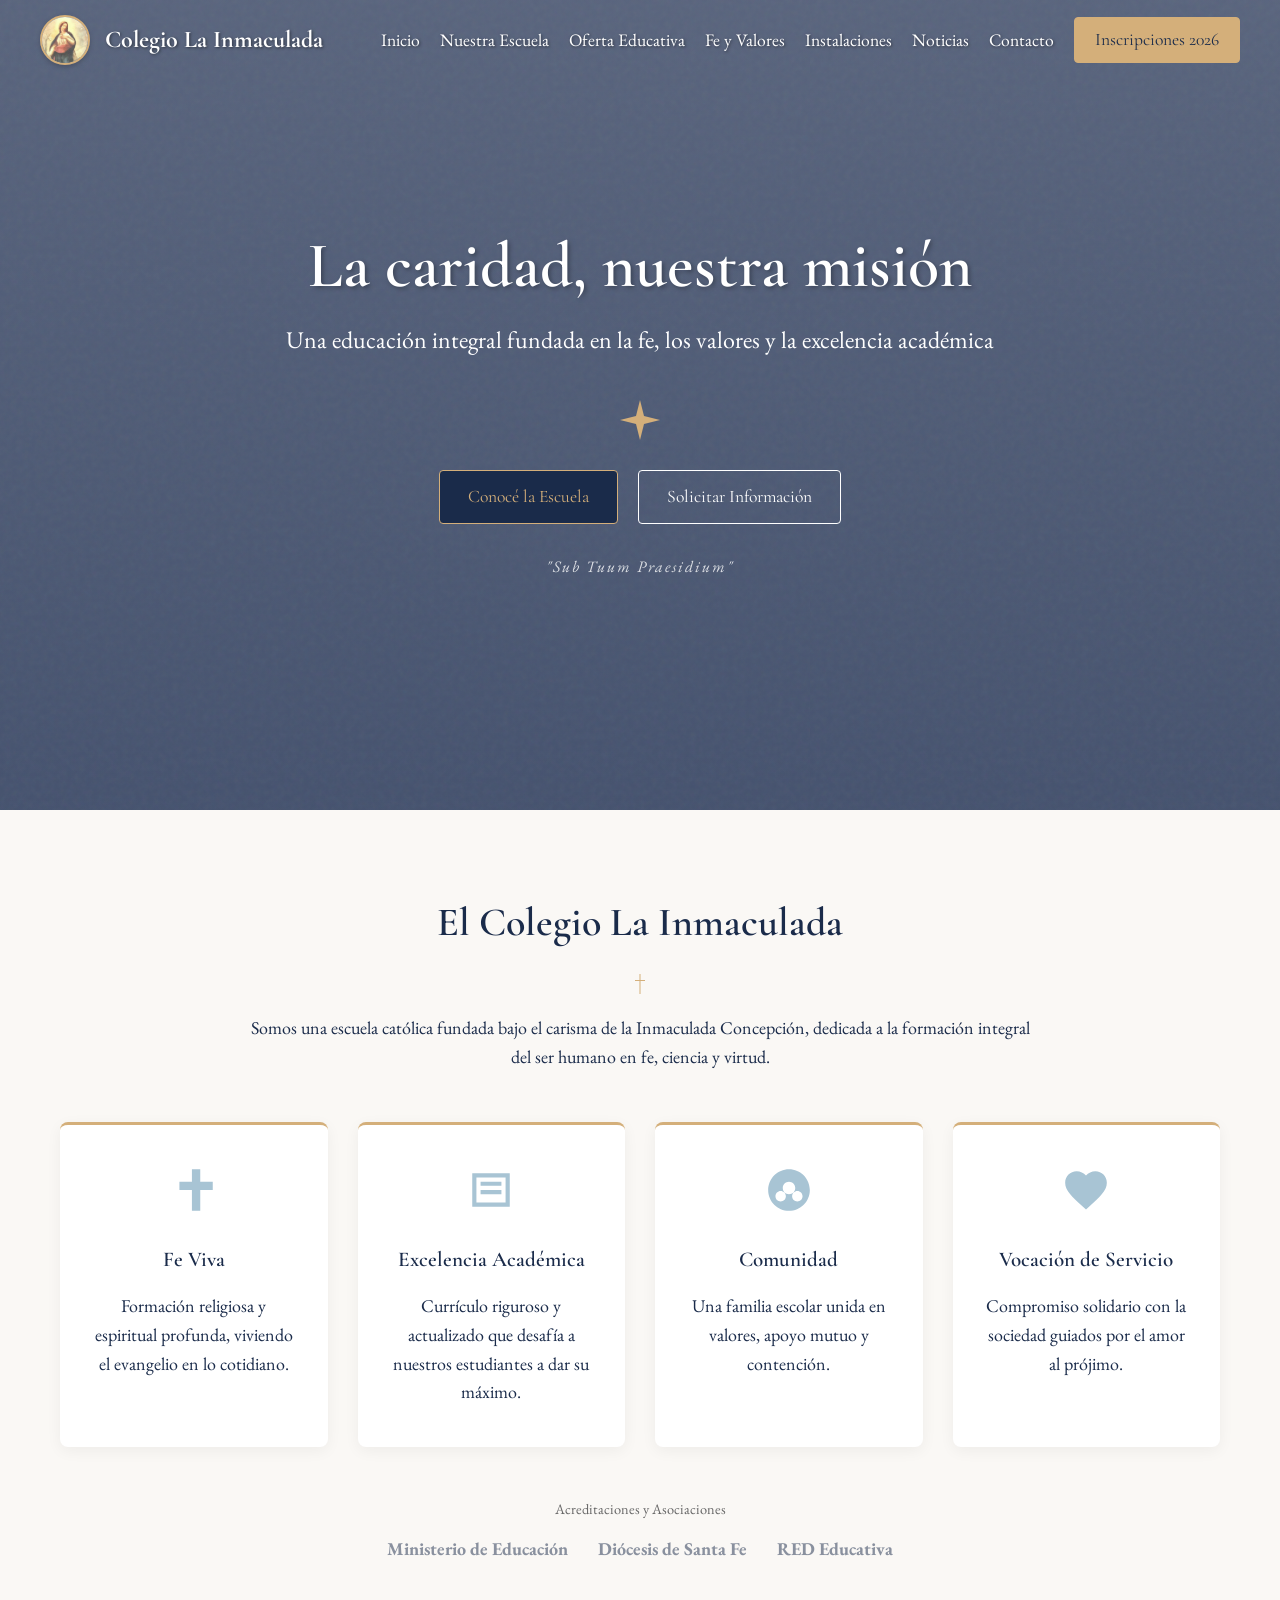
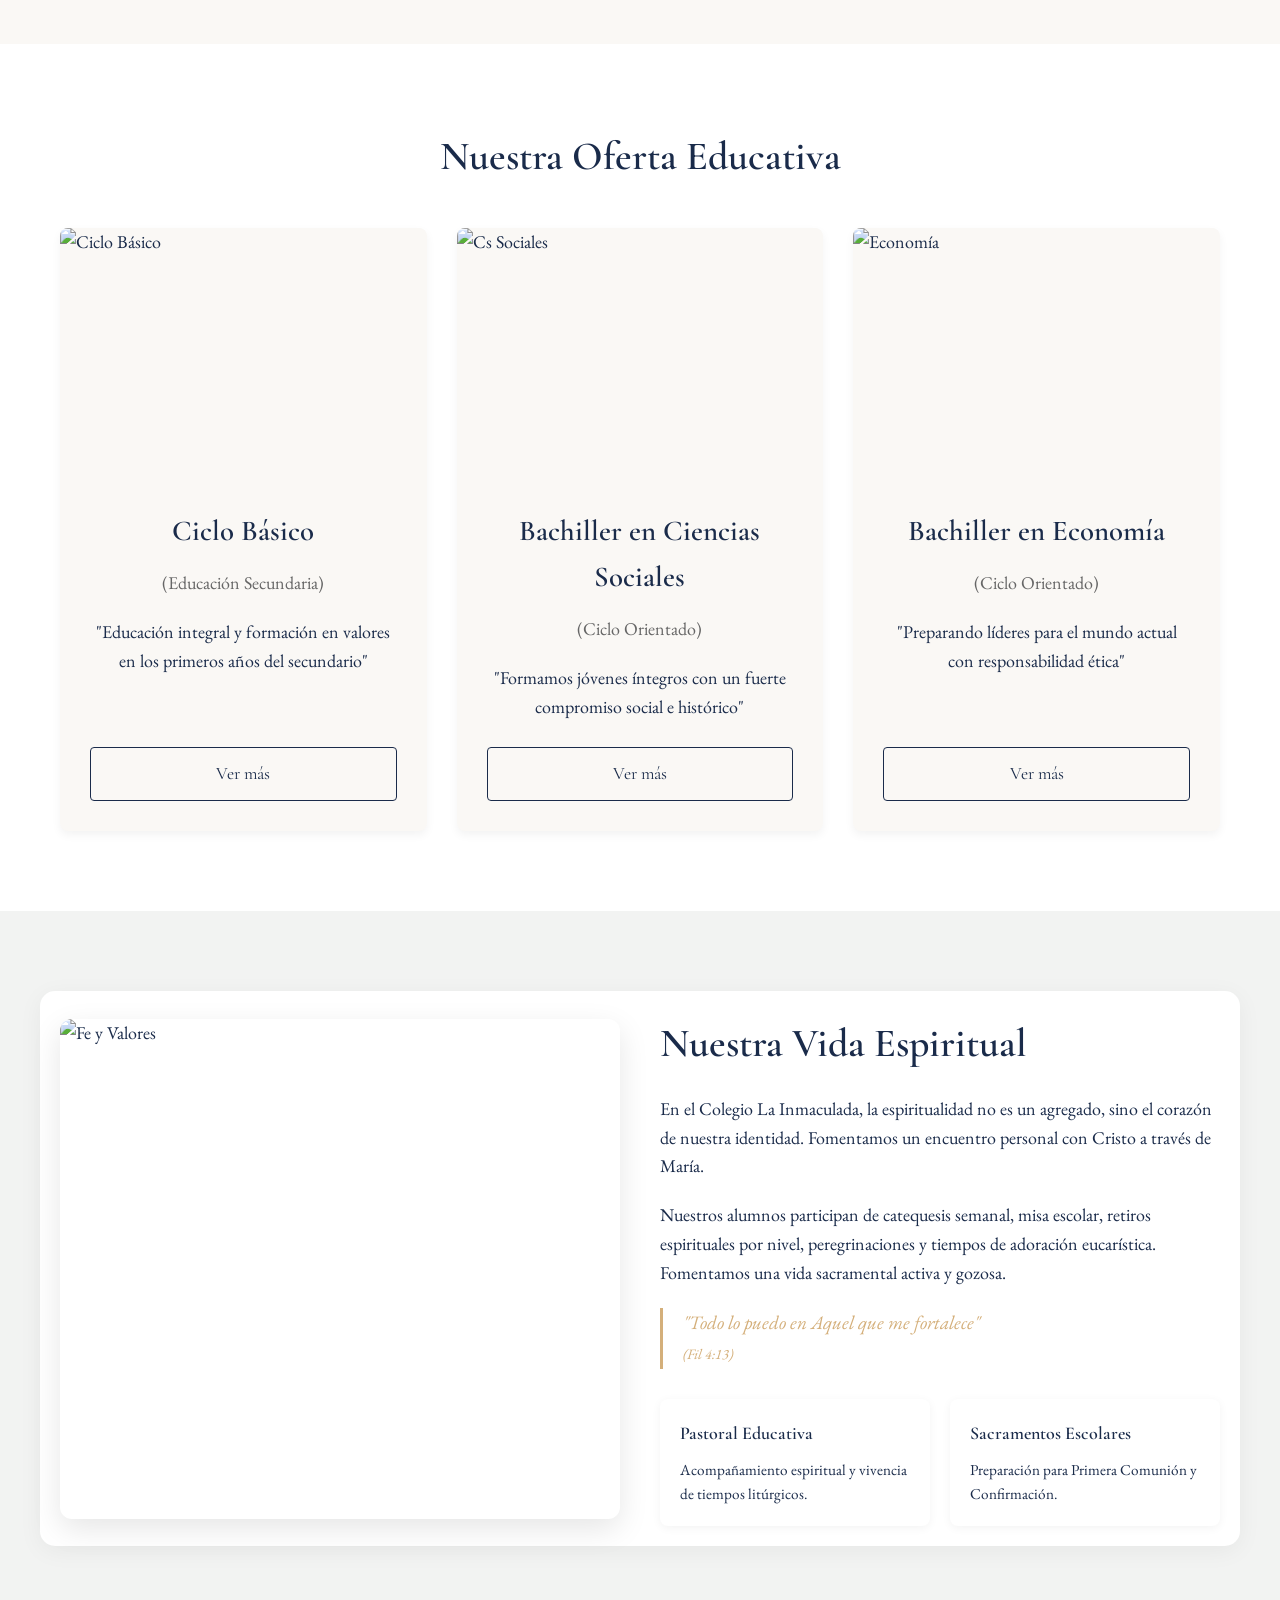
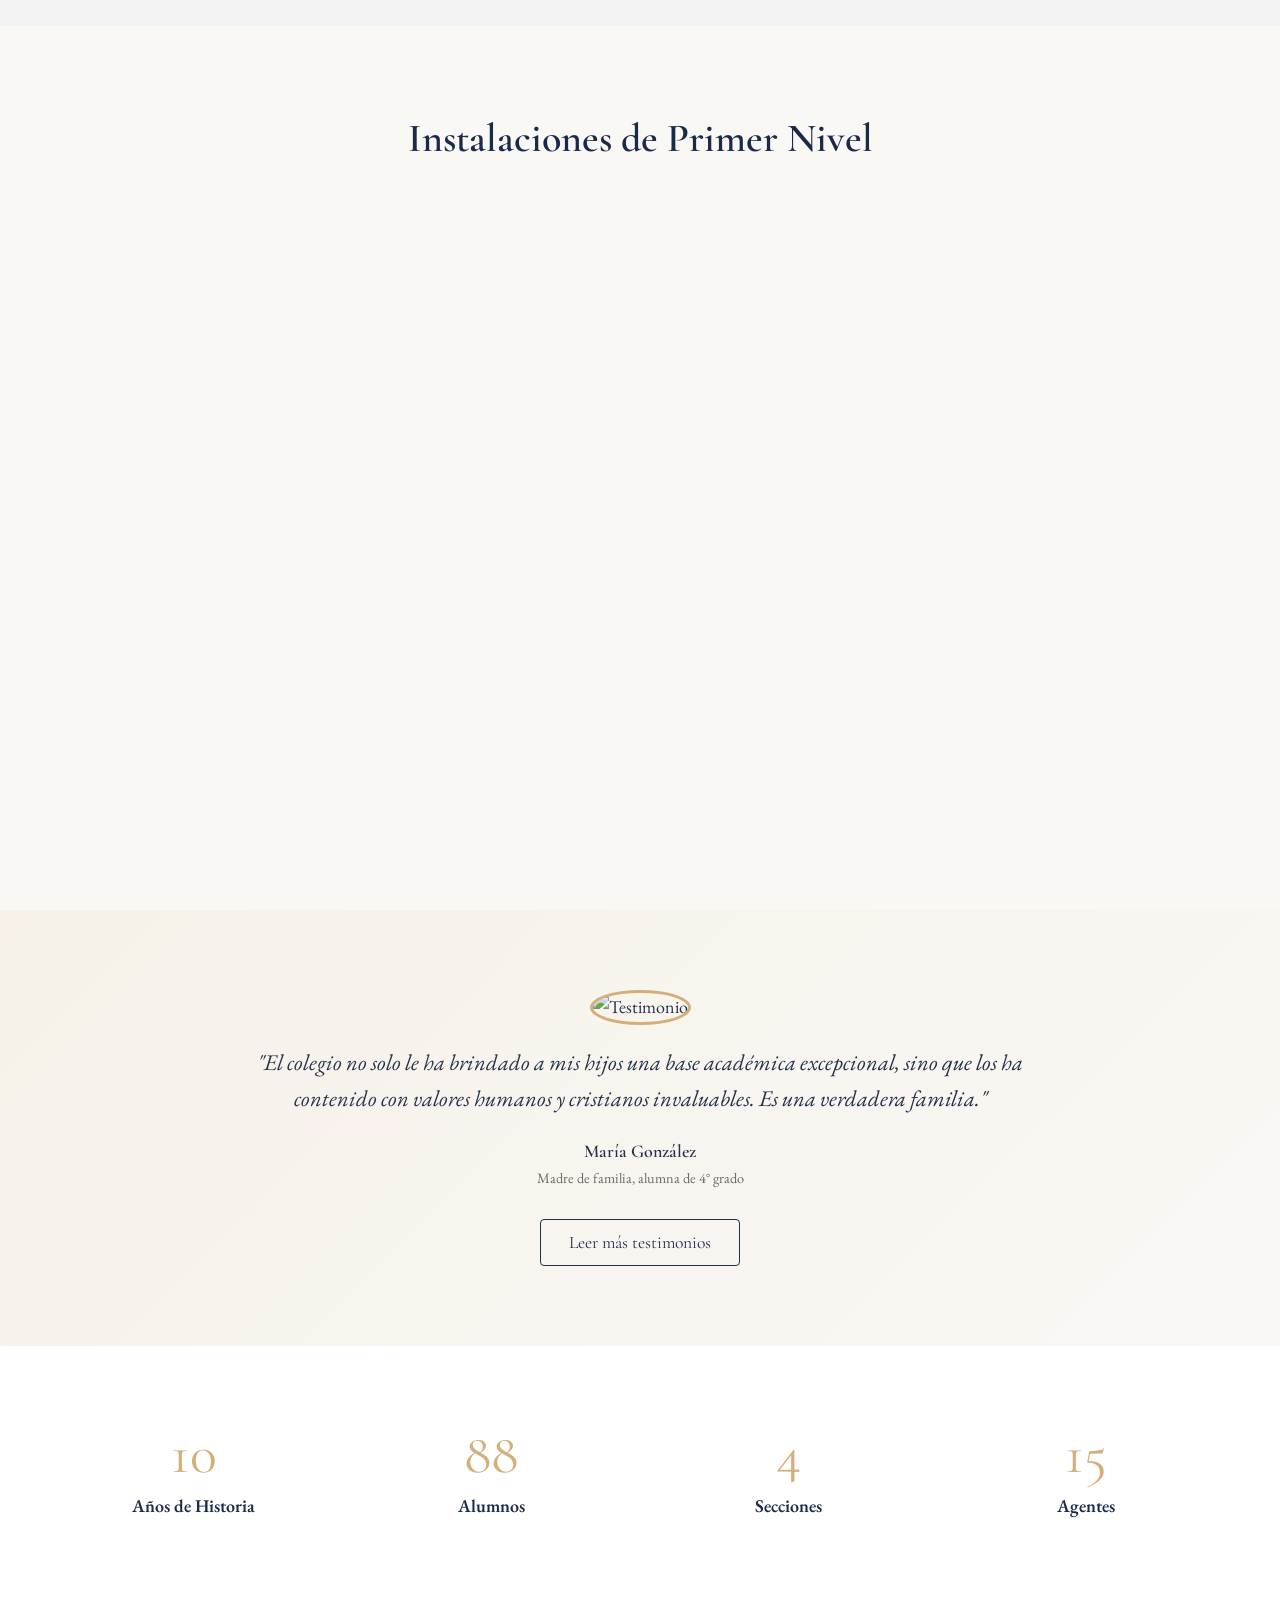
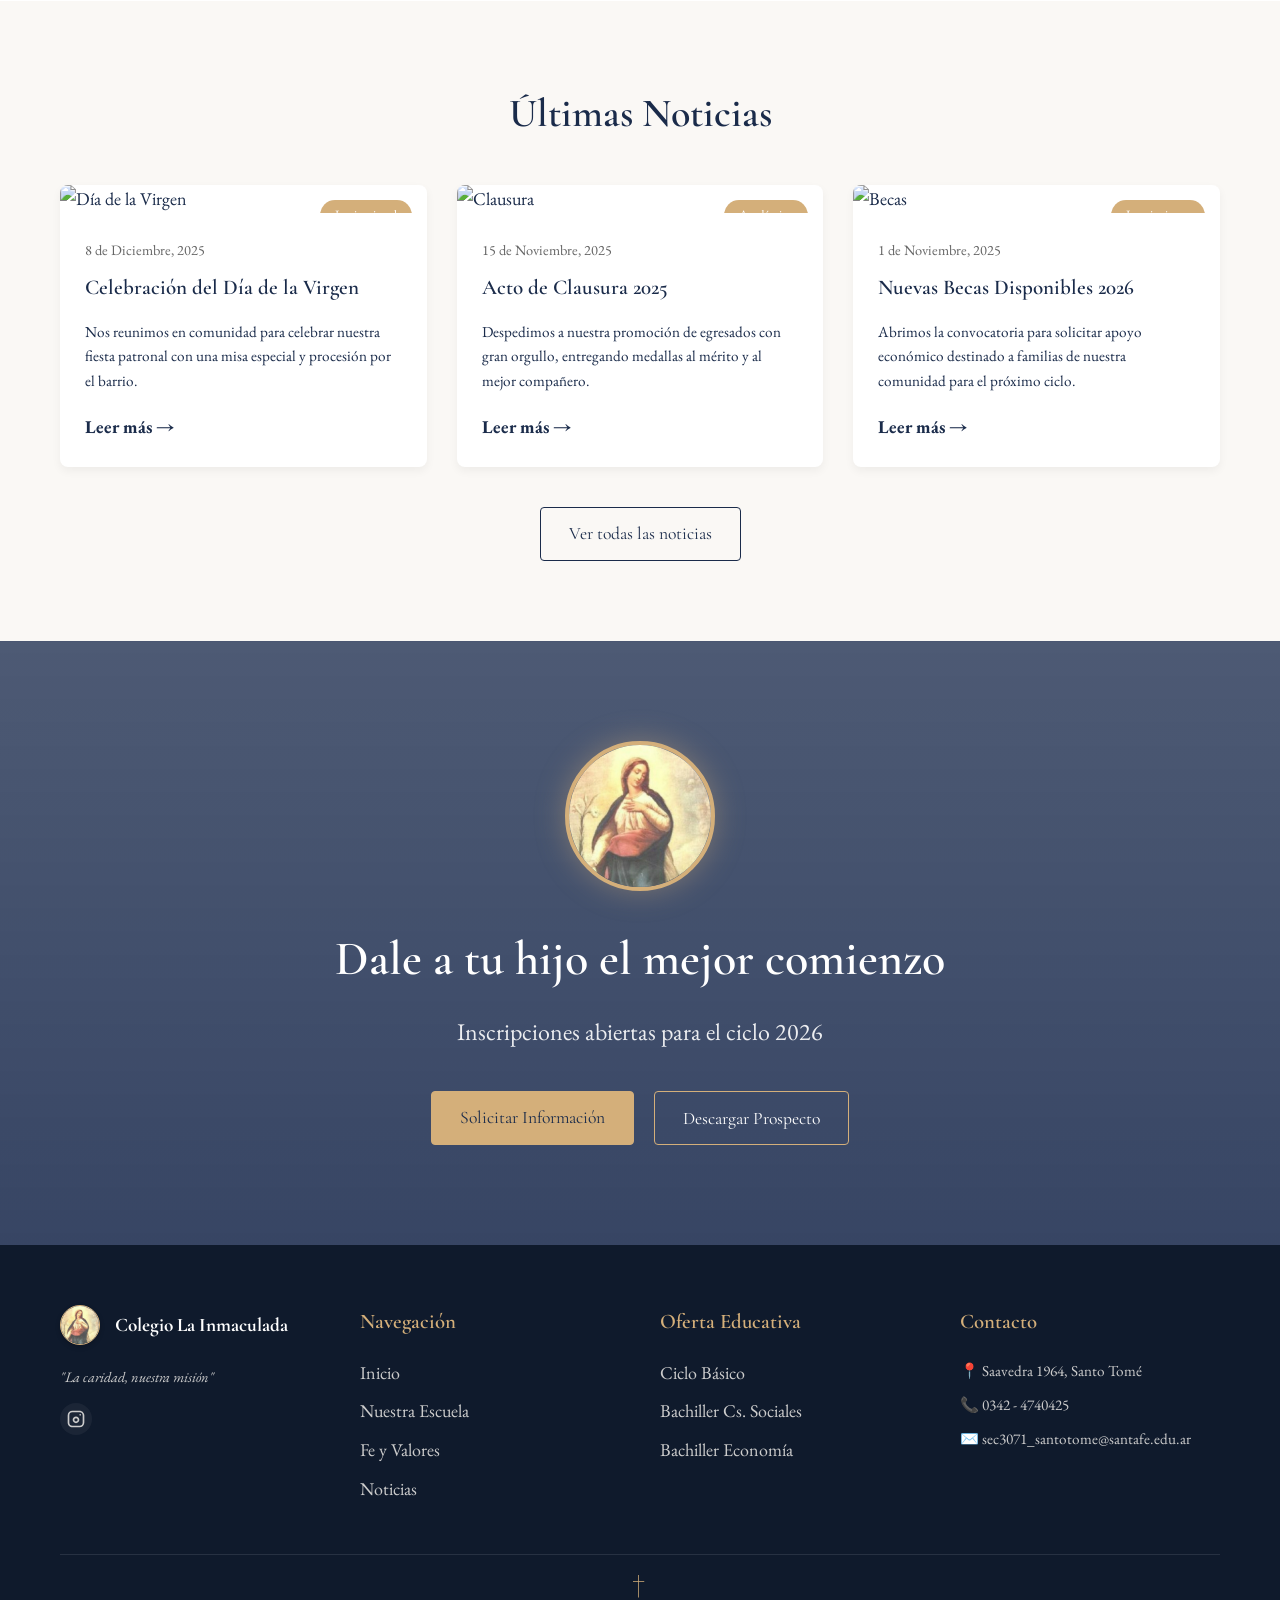
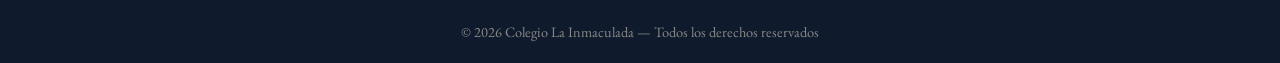
==== commit a07ba686: "Add Instagram link and consistent branding to all footers" ====
--- a/index.html
+++ b/index.html
@@ -356,6 +356,11 @@
                         <span class="logo-text" style="color: white; font-size: 1.2rem;">Colegio La Inmaculada</span>
                     </div>
                     <p style="color: #ccc; font-style: italic; font-size: 0.9rem;">"La caridad, nuestra misión"</p>
+                    <div class="social-links">
+                        <a href="https://www.instagram.com/la.inmaculada.3071/" target="_blank" class="social-icon" title="Instagram">
+                            <svg viewBox="0 0 24 24" width="20" height="20"><path d="M7.8 2h8.4C19.4 2 22 4.6 22 7.8v8.4a5.8 5.8 0 0 1-5.8 5.8H7.8C4.6 22 2 19.4 2 16.2V7.8A5.8 5.8 0 0 1 7.8 2m-.2 2A3.6 3.6 0 0 0 4 7.6v8.8c0 2 1.6 3.6 3.6 3.6h8.8c2 0 3.6-1.6 3.6-3.6V7.6c0-2-1.6-3.6-3.6-3.6H7.6m9.4 2a1 1 0 1 1 0 2 1 1 0 0 1 0-2m-5 3c2.2 0 4 1.8 4 4s-1.8 4-4 4-4-1.8-4-4 1.8-4 4-4m0 2a2 2 0 1 0 0 4 2 2 0 0 0 0-4z"/></svg>
+                        </a>
+                    </div>
                 </div>
                 <div>
                     <h4>Navegación</h4>
--- a/styles.css
+++ b/styles.css
@@ -664,6 +664,30 @@
 
 .footer a:hover {
     color: var(--color-accent);
+}
+
+.social-links {
+    display: flex;
+    gap: 15px;
+    margin-top: 15px;
+}
+
+.social-icon {
+    width: 32px;
+    height: 32px;
+    display: flex;
+    align-items: center;
+    justify-content: center;
+    background: rgba(255,255,255,0.05);
+    border-radius: 50%;
+    transition: all 0.3s ease;
+    fill: #ccc;
+}
+
+.social-icon:hover {
+    background: var(--color-accent);
+    fill: var(--color-text-main);
+    transform: translateY(-3px);
 }
 
 .footer-bottom {
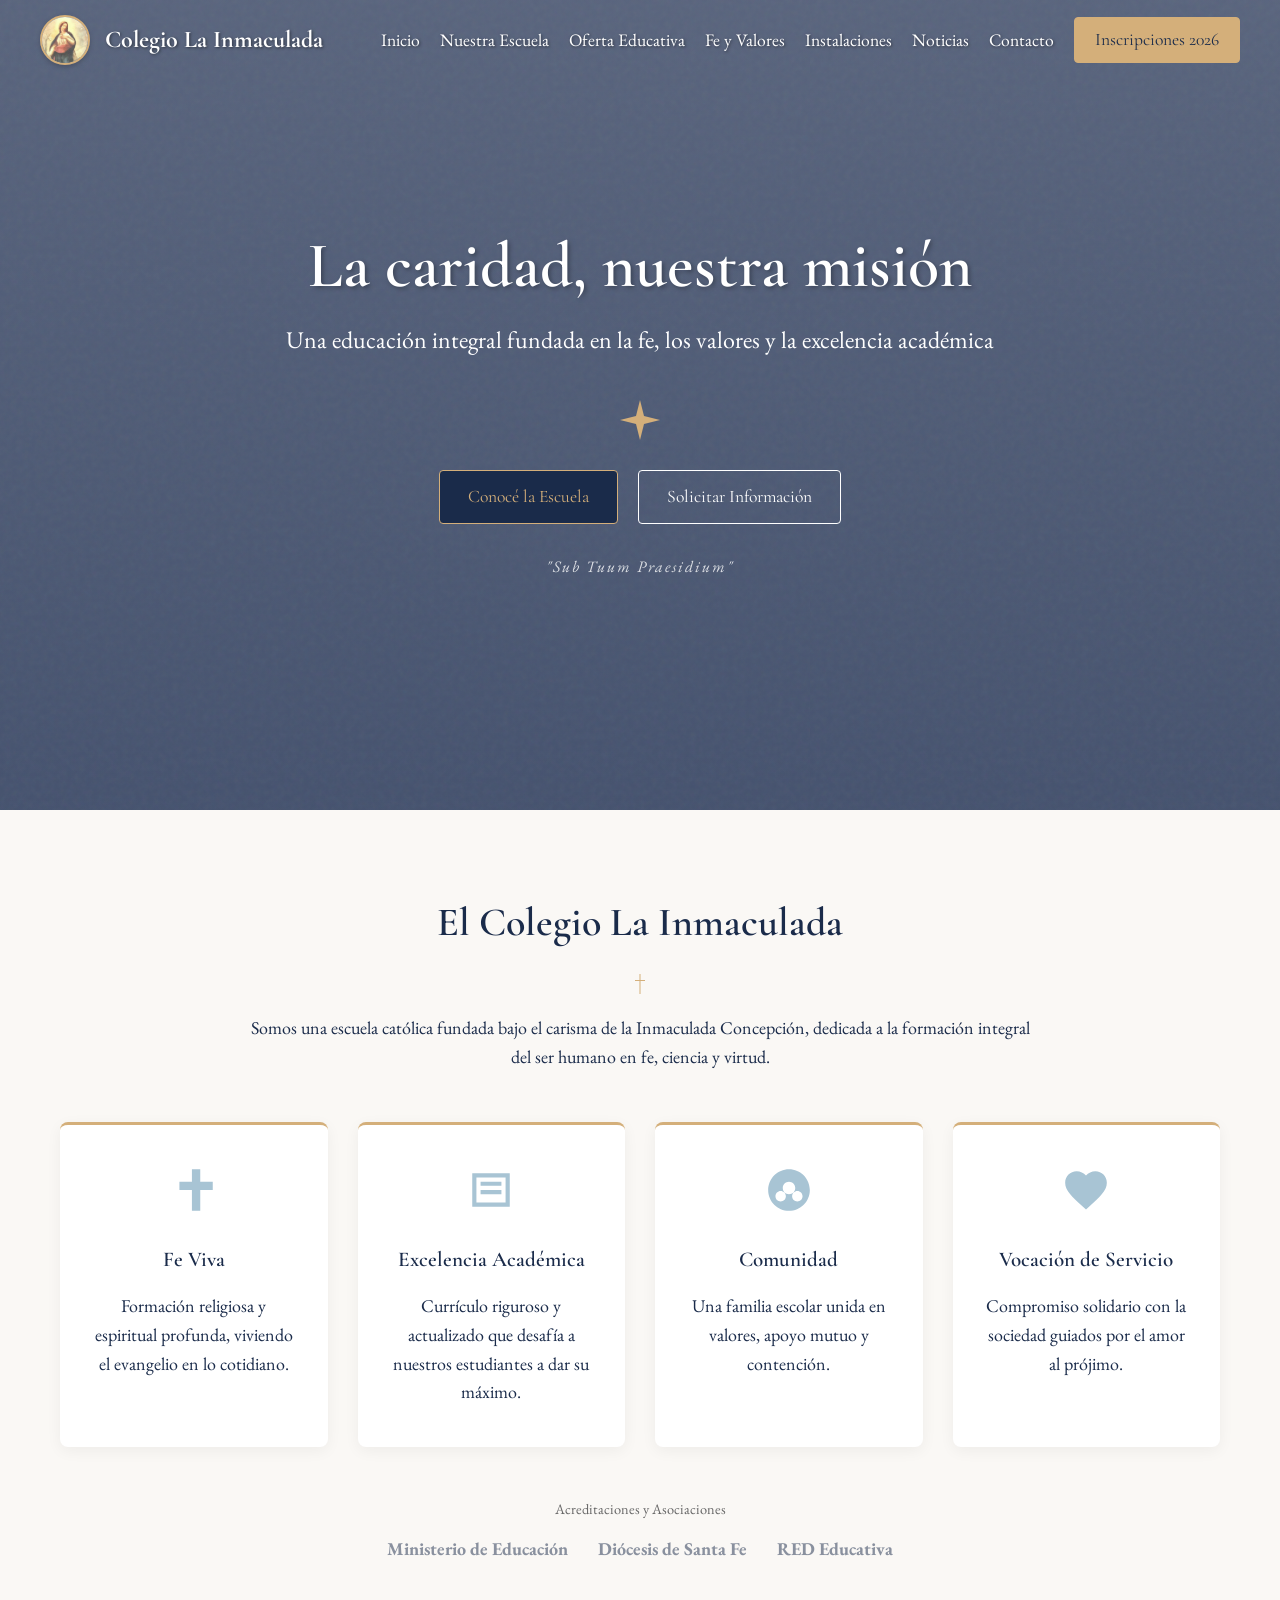
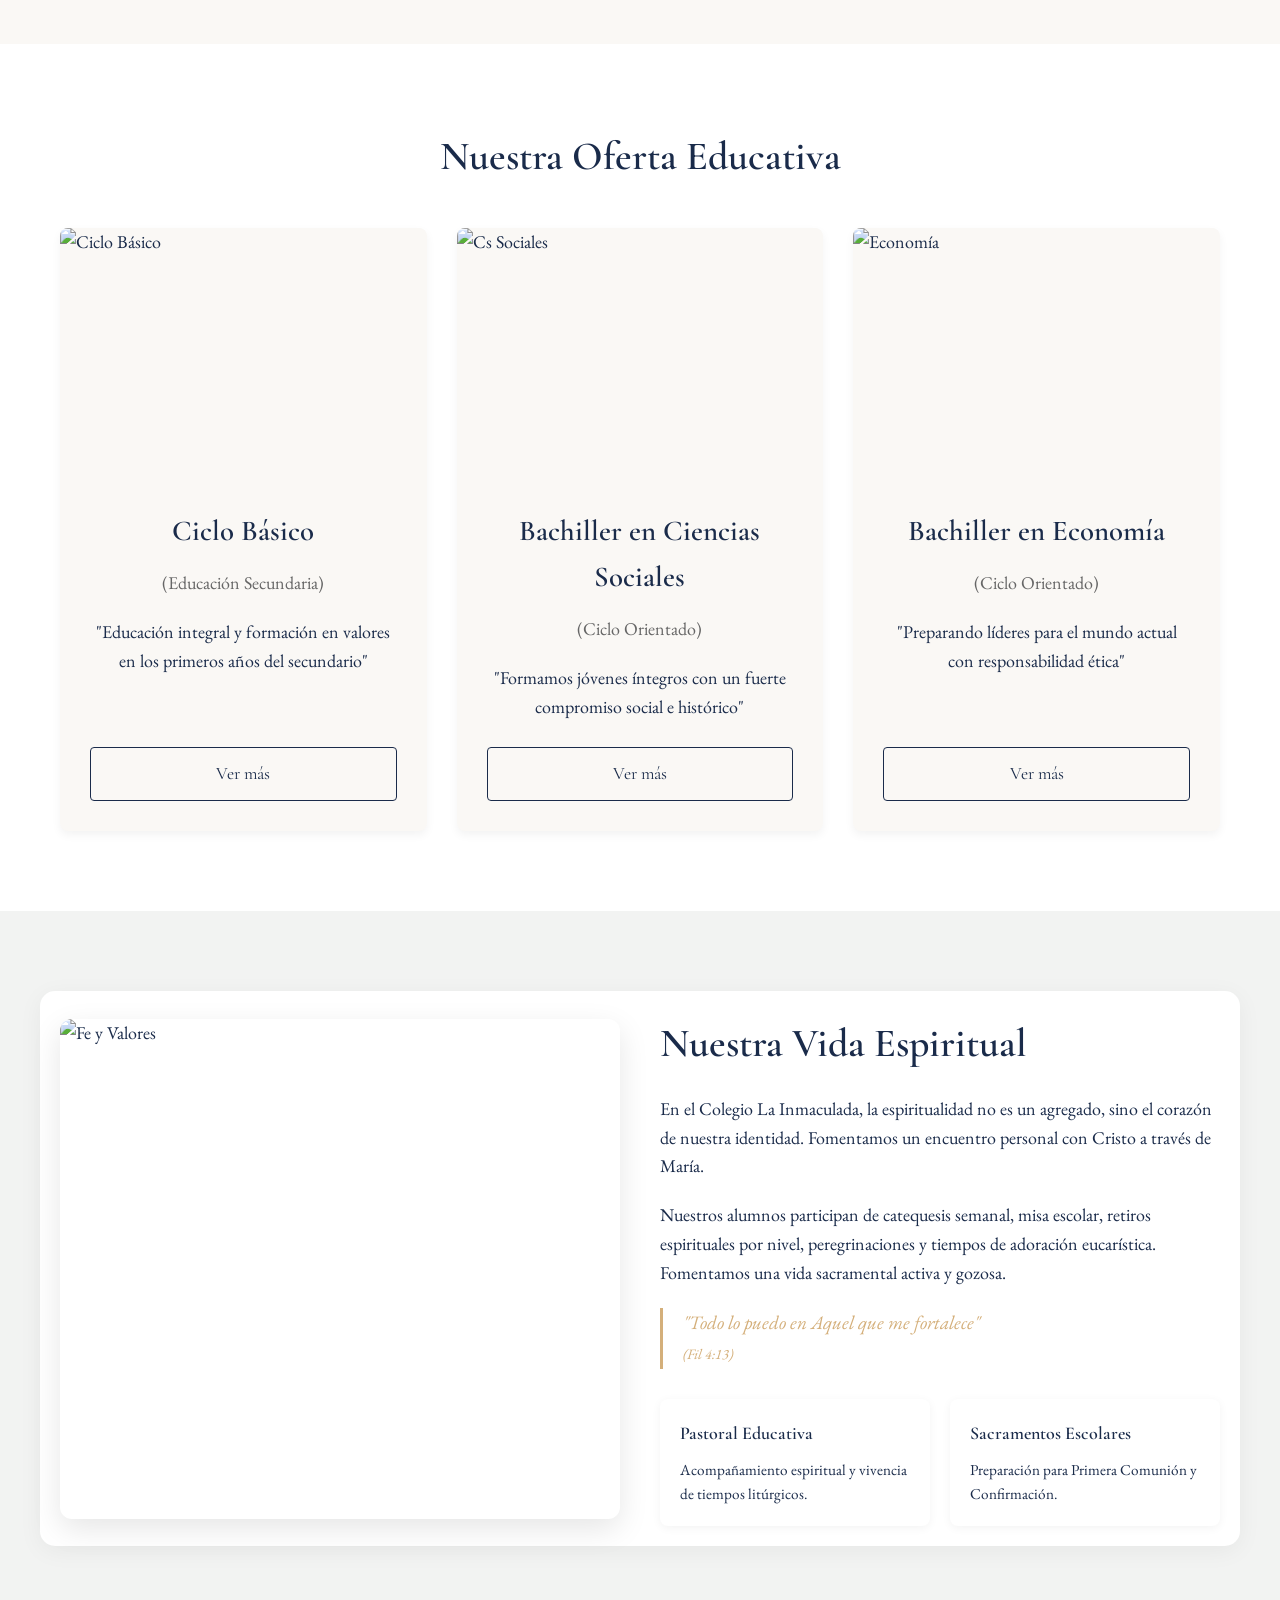
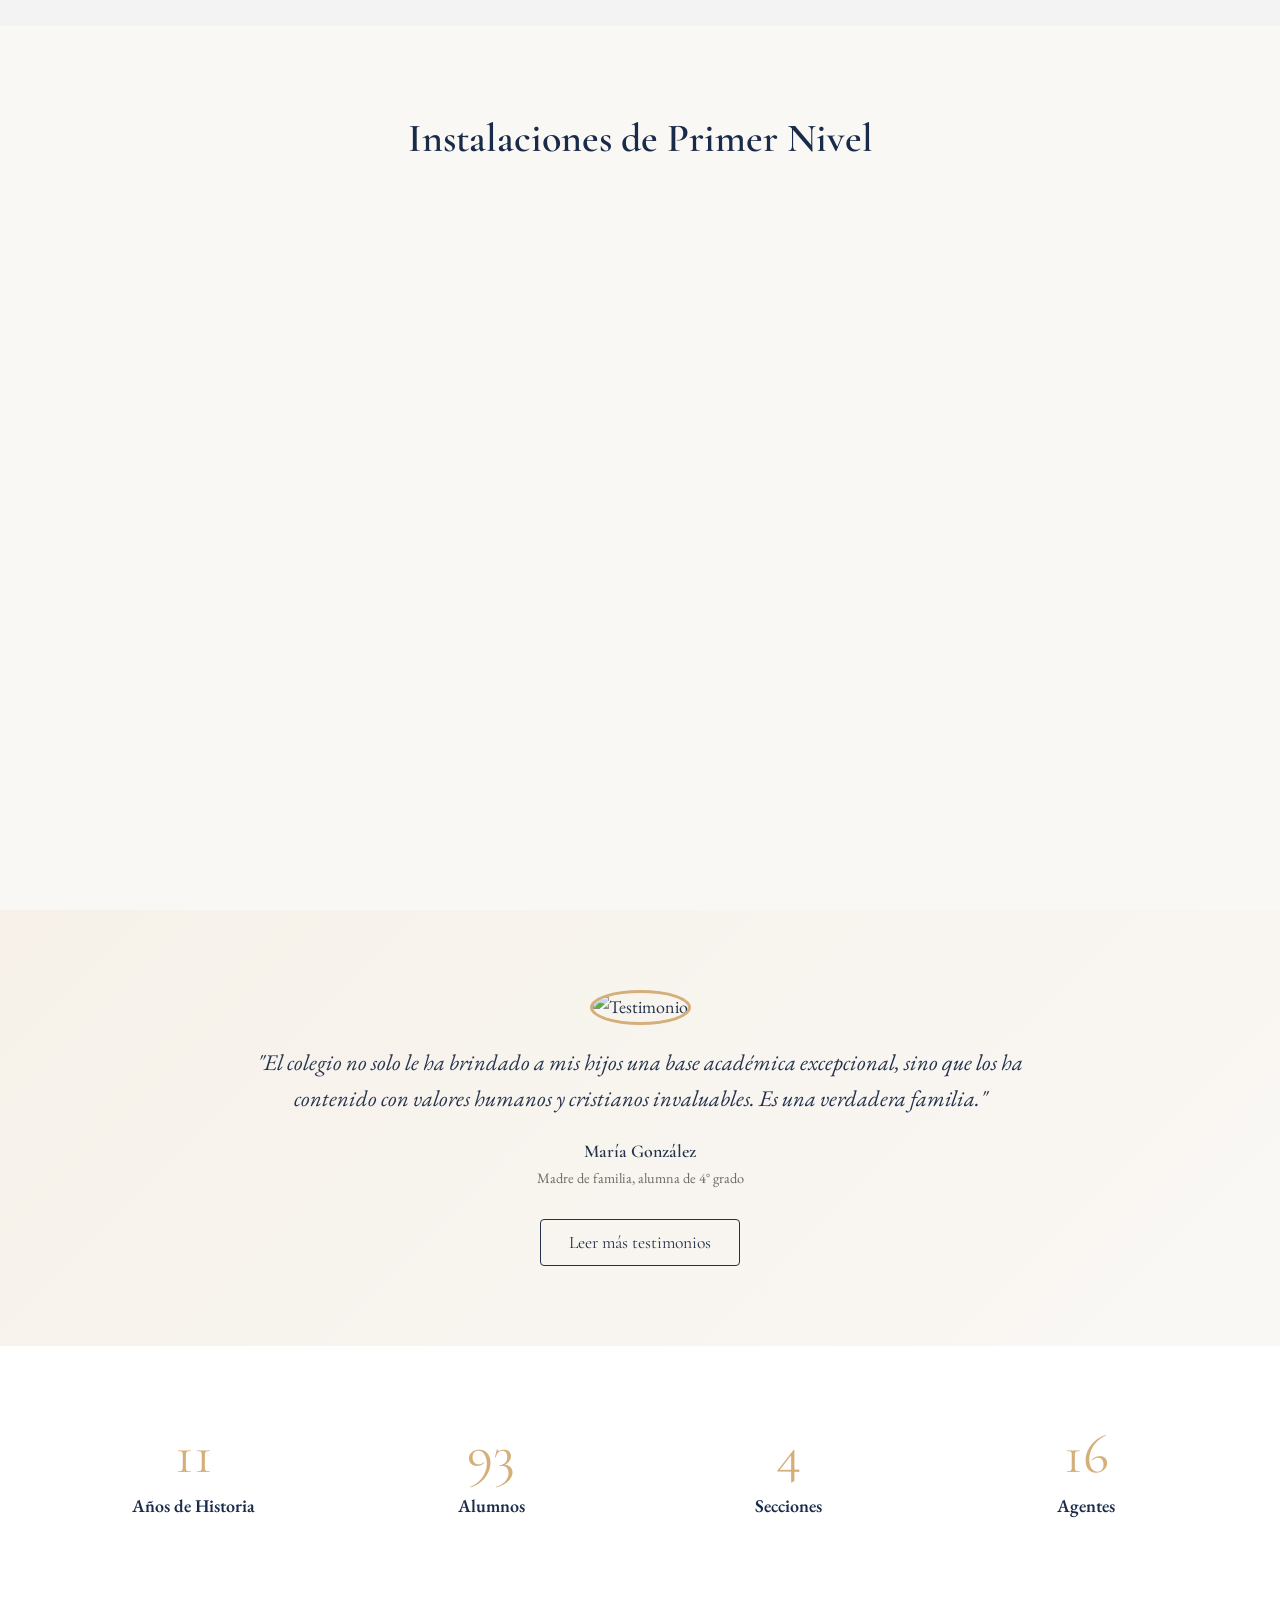
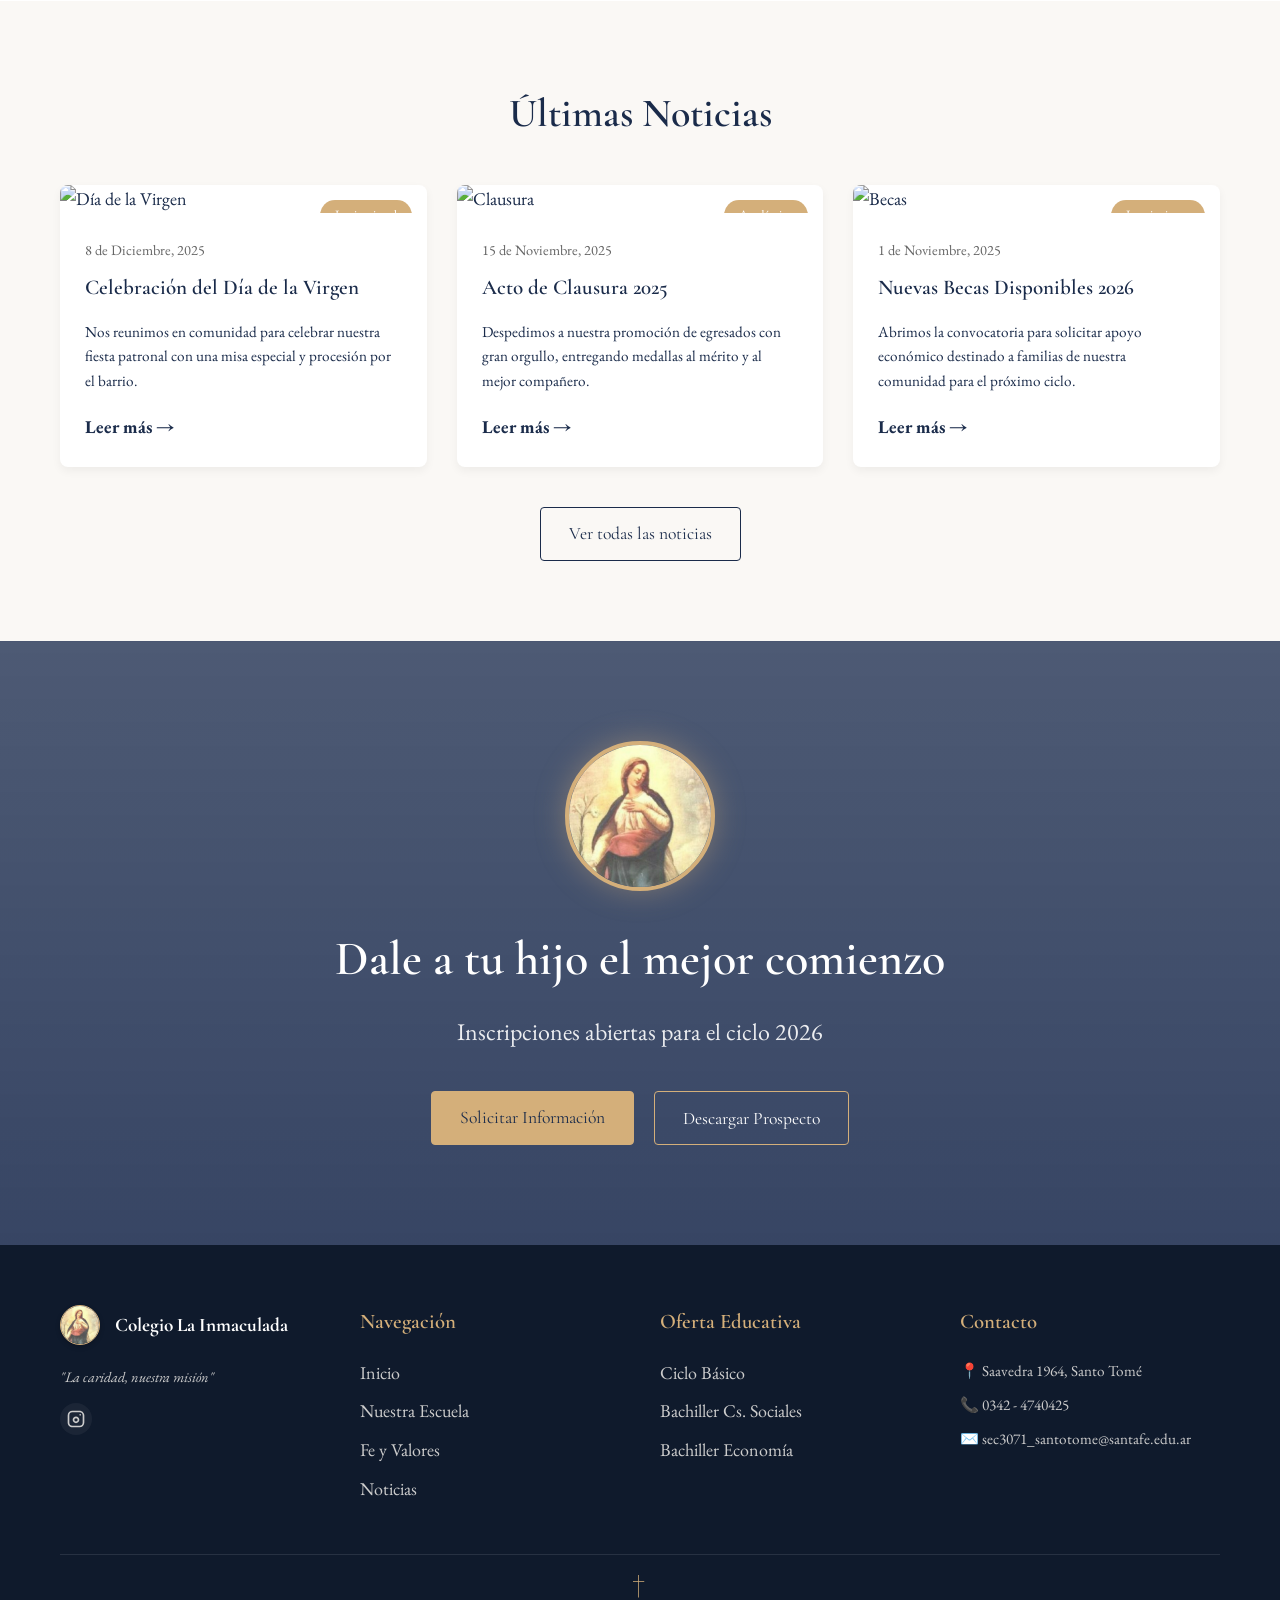
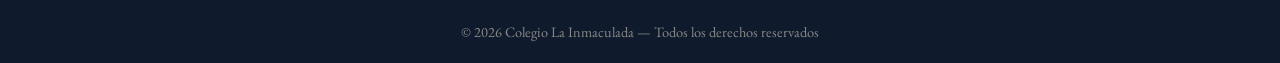
==== commit cbbbfd02: "Fix scroll-to-top button: smooth scroll instead of hard page reload https://claude.ai/code/session_0" ====
--- a/index.html
+++ b/index.html
@@ -278,7 +278,7 @@
             <div class="news-grid">
                 <div class="news-card fade-in">
                     <div class="news-img-container">
-                        <img src="https://images.unsplash.com/photo-1481391319762-47dff72954d9?q=80&w=800&auto=format&fit=crop" alt="Día de la Virgen" class="news-img">
+                        <img src="https://images.unsplash.com/photo-1576027202680-eef36697d47d?q=80&w=800&auto=format&fit=crop" alt="Día de la Virgen" class="news-img" style="object-position: top;">
                         <span class="news-badge">Institucional</span>
                     </div>
                     <div class="news-content">
@@ -399,7 +399,7 @@
     </footer>
 
     <!-- Botón volver arriba -->
-    <a href="index.html" class="scroll-top" id="scrollTopBtn">↑</a>
+    <a href="#" class="scroll-top" id="scrollTopBtn">↑</a>
 
     <script src="scripts.js" defer></script>
 </body>
--- a/styles.css
+++ b/styles.css
@@ -763,48 +763,90 @@
 }
 
 /* Responsive */
+/* 12. Responsive Design */
+@media (max-width: 1024px) {
+    .container { padding: 0 30px; }
+    .gallery-grid { grid-template-columns: repeat(2, 1fr); }
+    .hero h1 { font-size: 3rem; }
+}
+
 @media (max-width: 768px) {
-    .navbar-container {
-        padding: 0 20px;
-    }
-
-    .nav-links {
-        display: none;
-        position: absolute;
-        top: 100%;
-        left: 0;
-        width: 100%;
-        background: var(--color-bg-primary);
-        flex-direction: column;
-        padding: 20px;
-        box-shadow: 0 4px 6px rgba(0,0,0,0.1);
-    }
+    .section-padding { padding: 60px 0; }
     
-    .navbar:not(.scrolled) .nav-links a {
-        color: var(--color-text-main);
-        text-shadow: none;
-    }
-
-    .nav-links.active {
-        display: flex;
-    }
-
+    .navbar-container { padding: 0 20px; }
+    
     .mobile-menu-btn {
         display: block;
-        color: white; /* Default white on top */
+        color: white; /* Default for Hero section */
+        z-index: 1001;
+        transition: color 0.3s ease;
     }
+
     .navbar.scrolled .mobile-menu-btn {
         color: var(--color-text-main);
     }
 
-    .hero h1 { font-size: 2.5rem; }
-    .hero-actions { flex-direction: column; }
+    .nav-links {
+        position: fixed;
+        top: 0;
+        right: -100%;
+        width: 80%;
+        max-width: 300px;
+        height: 100vh;
+        background-color: #0F1A2C; /* Solid dark background for clarity */
+        flex-direction: column;
+        justify-content: center;
+        align-items: center;
+        gap: 30px;
+        transition: right 0.4s cubic-bezier(0.4, 0, 0.2, 1);
+        box-shadow: -5px 0 15px rgba(0,0,0,0.3);
+        z-index: 1000;
+        padding: 40px;
+    }
+
+    .nav-links.active {
+        right: 0;
+    }
+
+    .nav-links a {
+        color: white !important; /* Force white text on dark mobile background */
+        font-size: 1.3rem;
+        text-shadow: none !important;
+    }
+
+    .nav-links a:hover {
+        color: var(--color-accent) !important;
+    }
+
+    /* Hero adjustments */
+    .hero { height: auto; min-height: 80vh; padding: 120px 0 60px; }
+    .hero h1 { font-size: 2.5rem; line-height: 1.2; }
+    .hero p { font-size: 1.1rem; }
+    .hero-actions { 
+        flex-direction: column;
+        width: 100%;
+        max-width: 300px;
+        margin: 0 auto;
+    }
+    .hero-actions .btn { width: 100%; }
+
+    /* Sections */
+    .levels-grid { grid-template-columns: 1fr; }
+    .faith-section { flex-direction: column; text-align: center; }
+    .faith-img { width: 100%; height: 350px; }
     
-    .faith-section { flex-direction: column; }
-    .stats-grid { grid-template-columns: repeat(2, 1fr); }
+    .stats-grid { grid-template-columns: repeat(2, 1fr); gap: 30px; }
+    .footer-grid { grid-template-columns: 1fr; text-align: center; }
+    .footer .logo-container { justify-content: center; }
+    .footer .social-links { justify-content: center; }
+}
+
+@media (max-width: 480px) {
+    body { font-size: 16px; }
+    .hero h1 { font-size: 2.1rem; }
+    .section-padding { padding: 40px 0; }
+    .gallery-grid { grid-template-columns: 1fr; }
+    .stats-grid { grid-template-columns: 1fr; }
     
-    .sub-cards { flex-direction: column; }
-}
-@media (max-width: 480px) {
-    .stats-grid { grid-template-columns: 1fr; }
-}
+    .cta-section h2 { font-size: 2.2rem; }
+}
